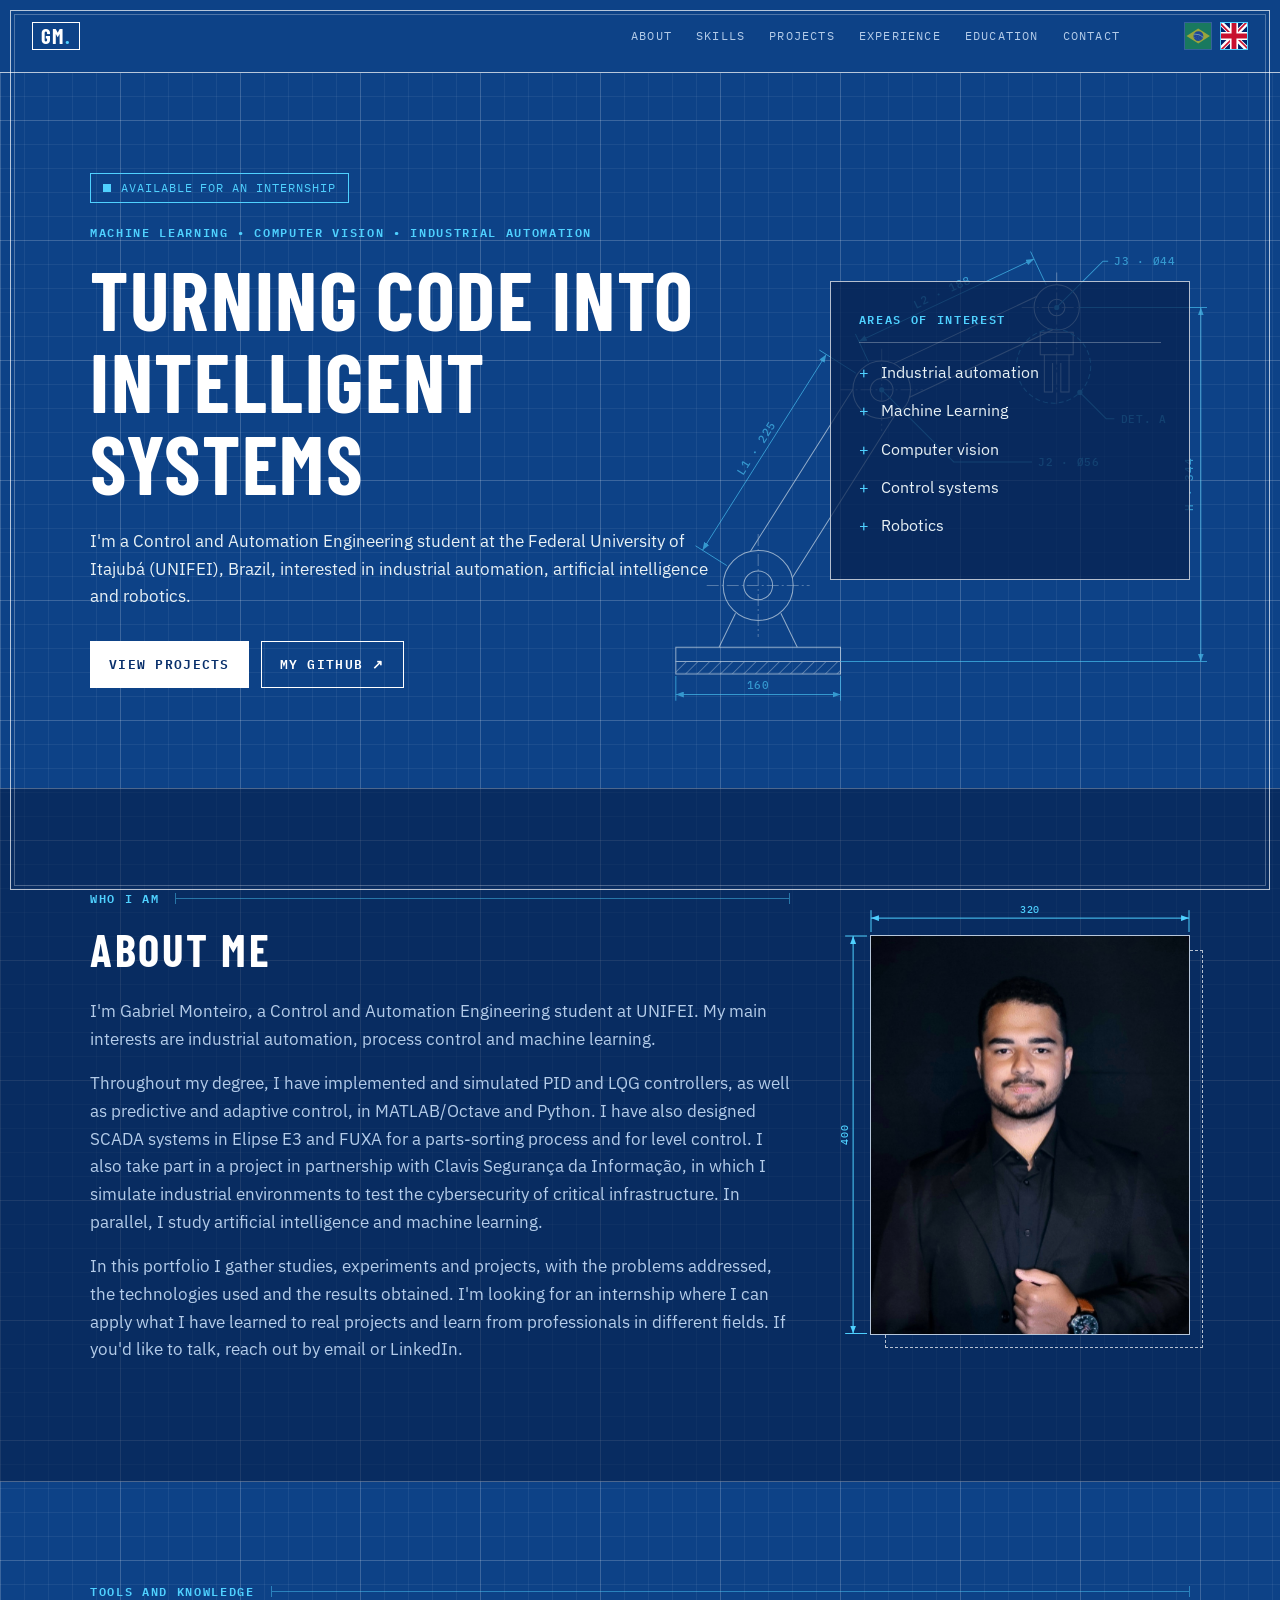
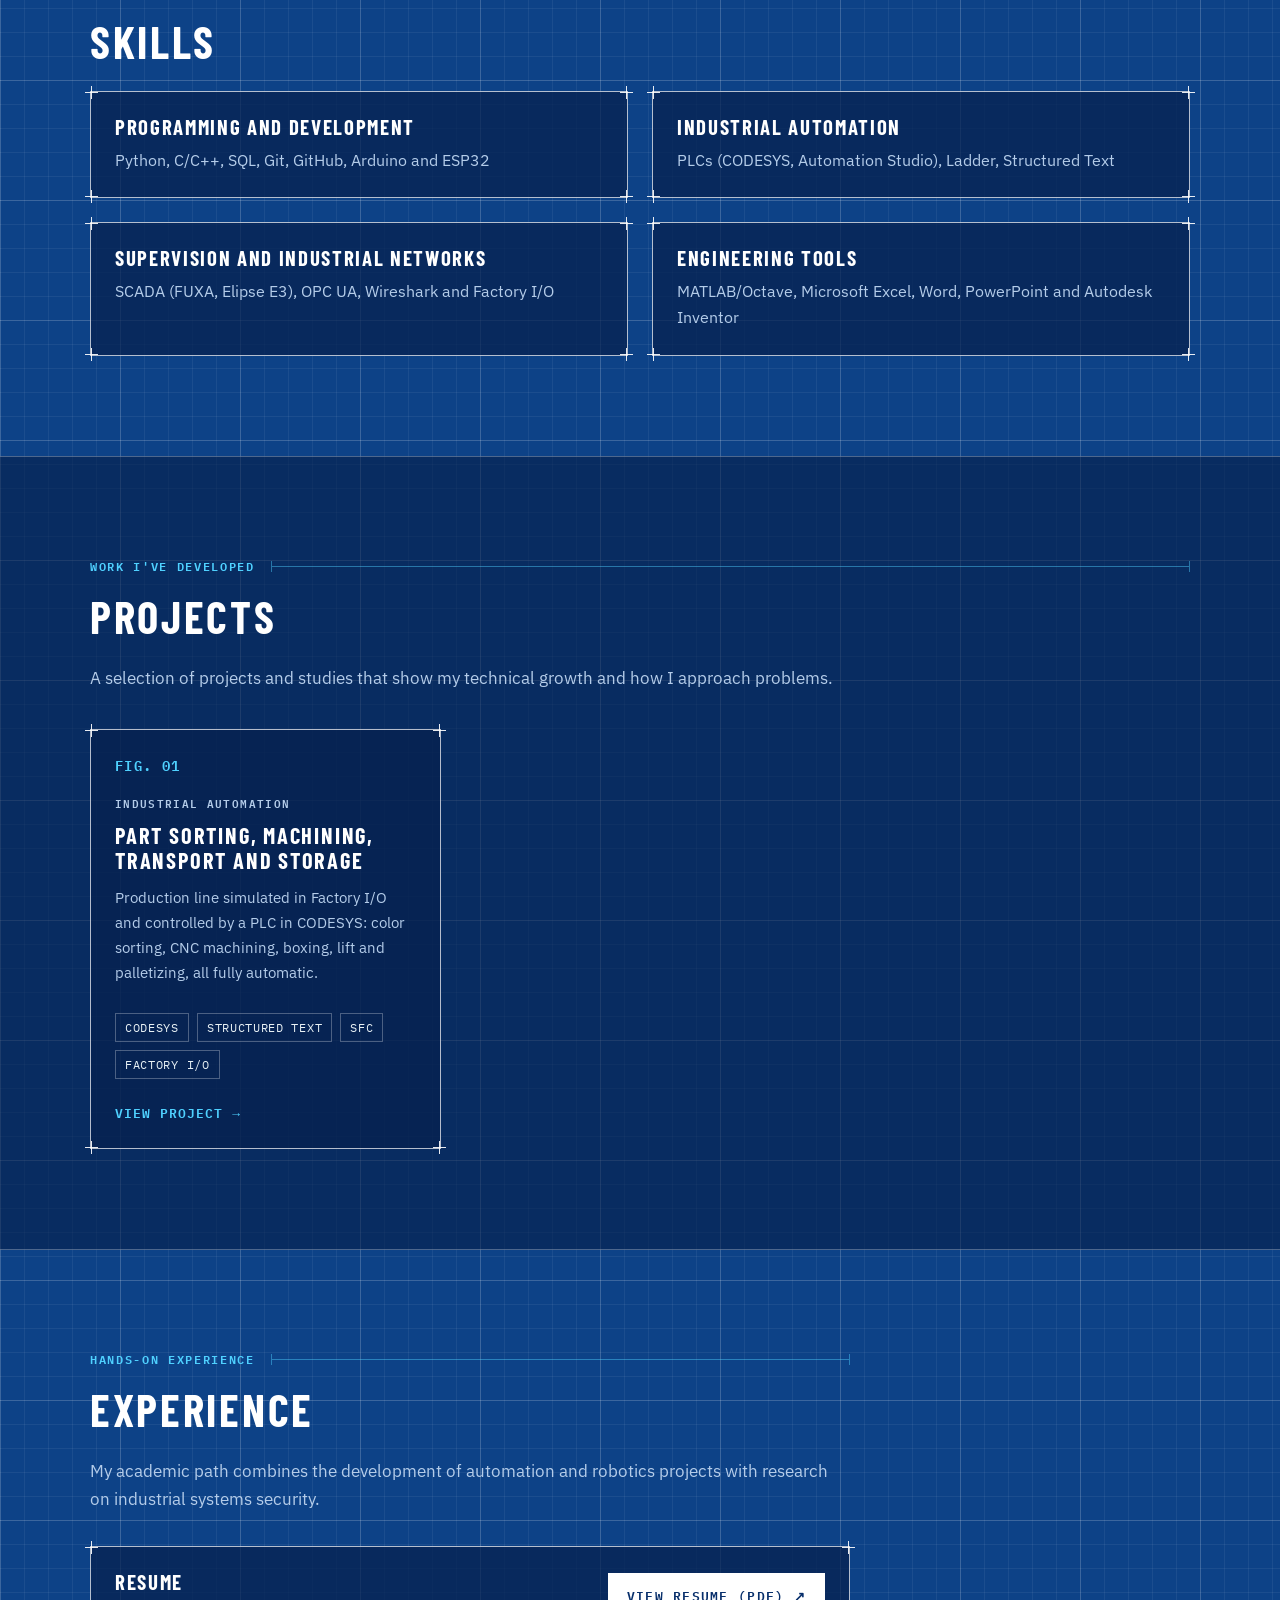
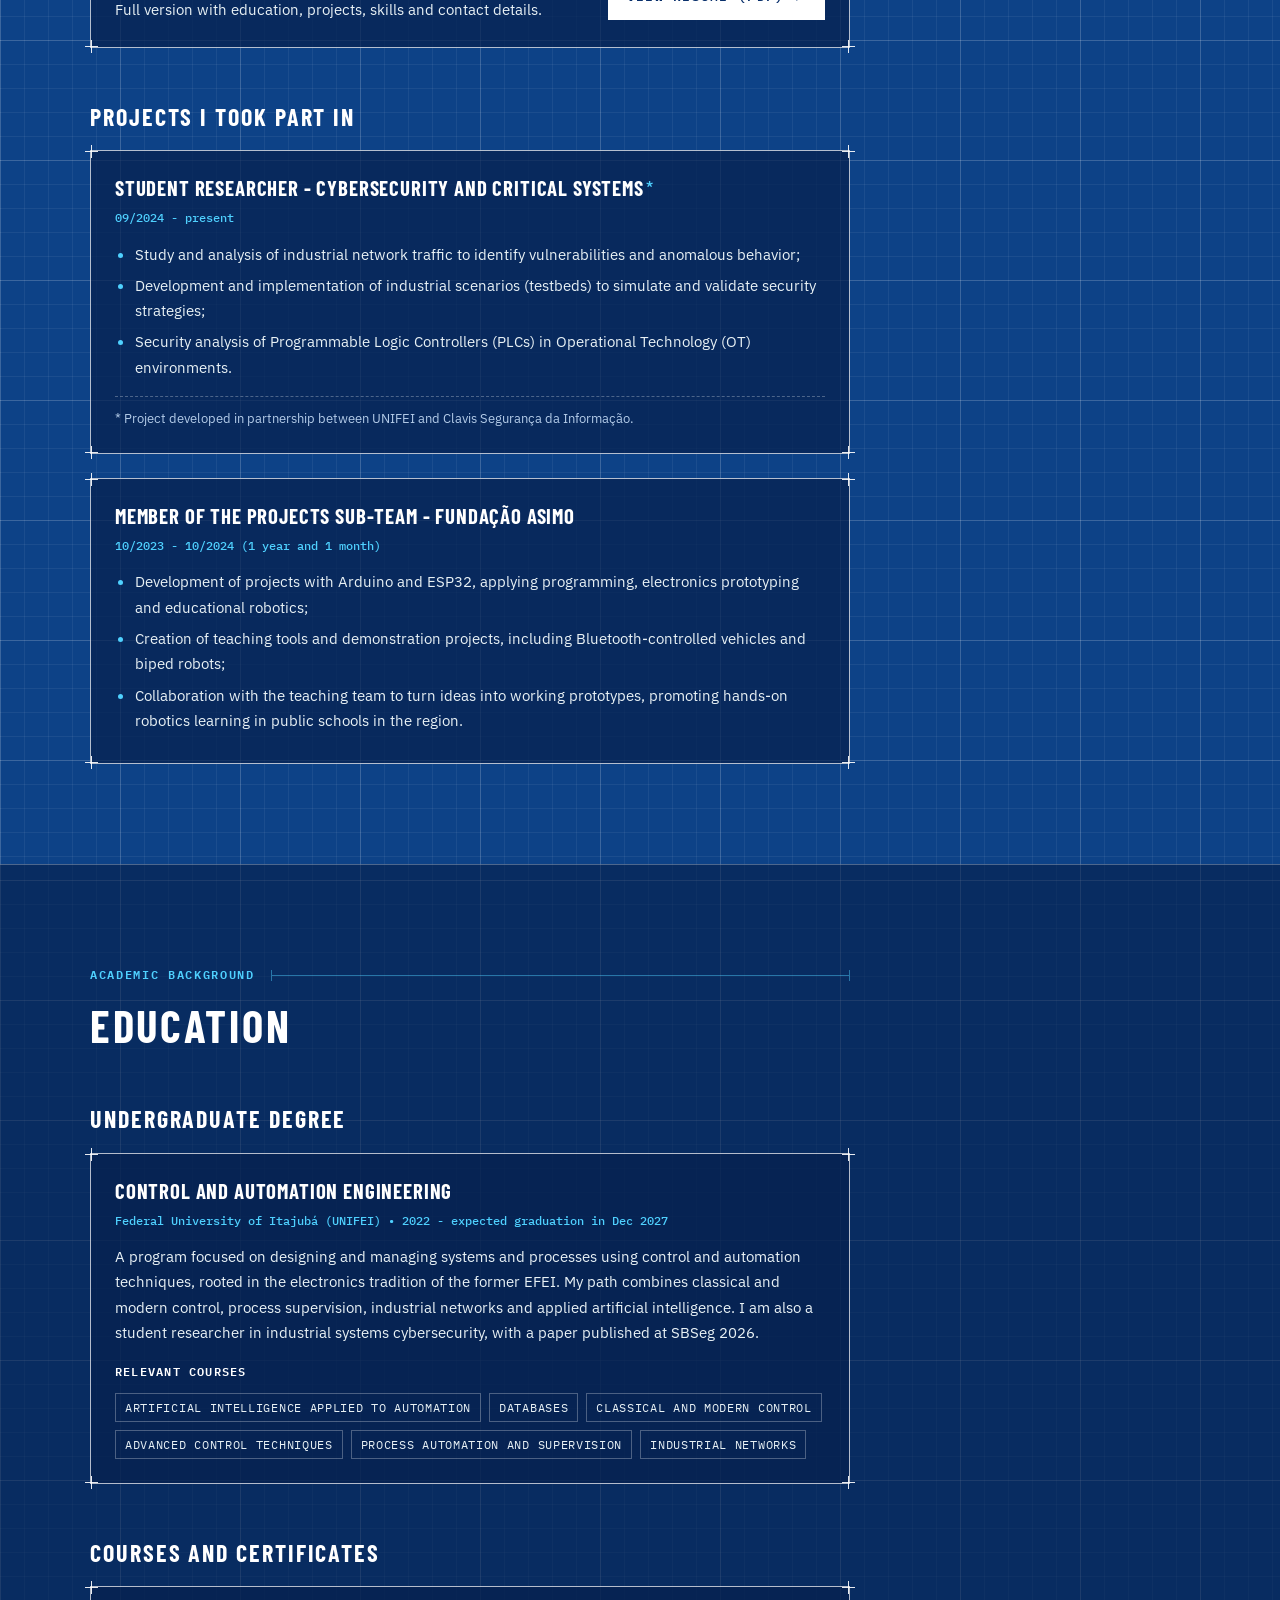
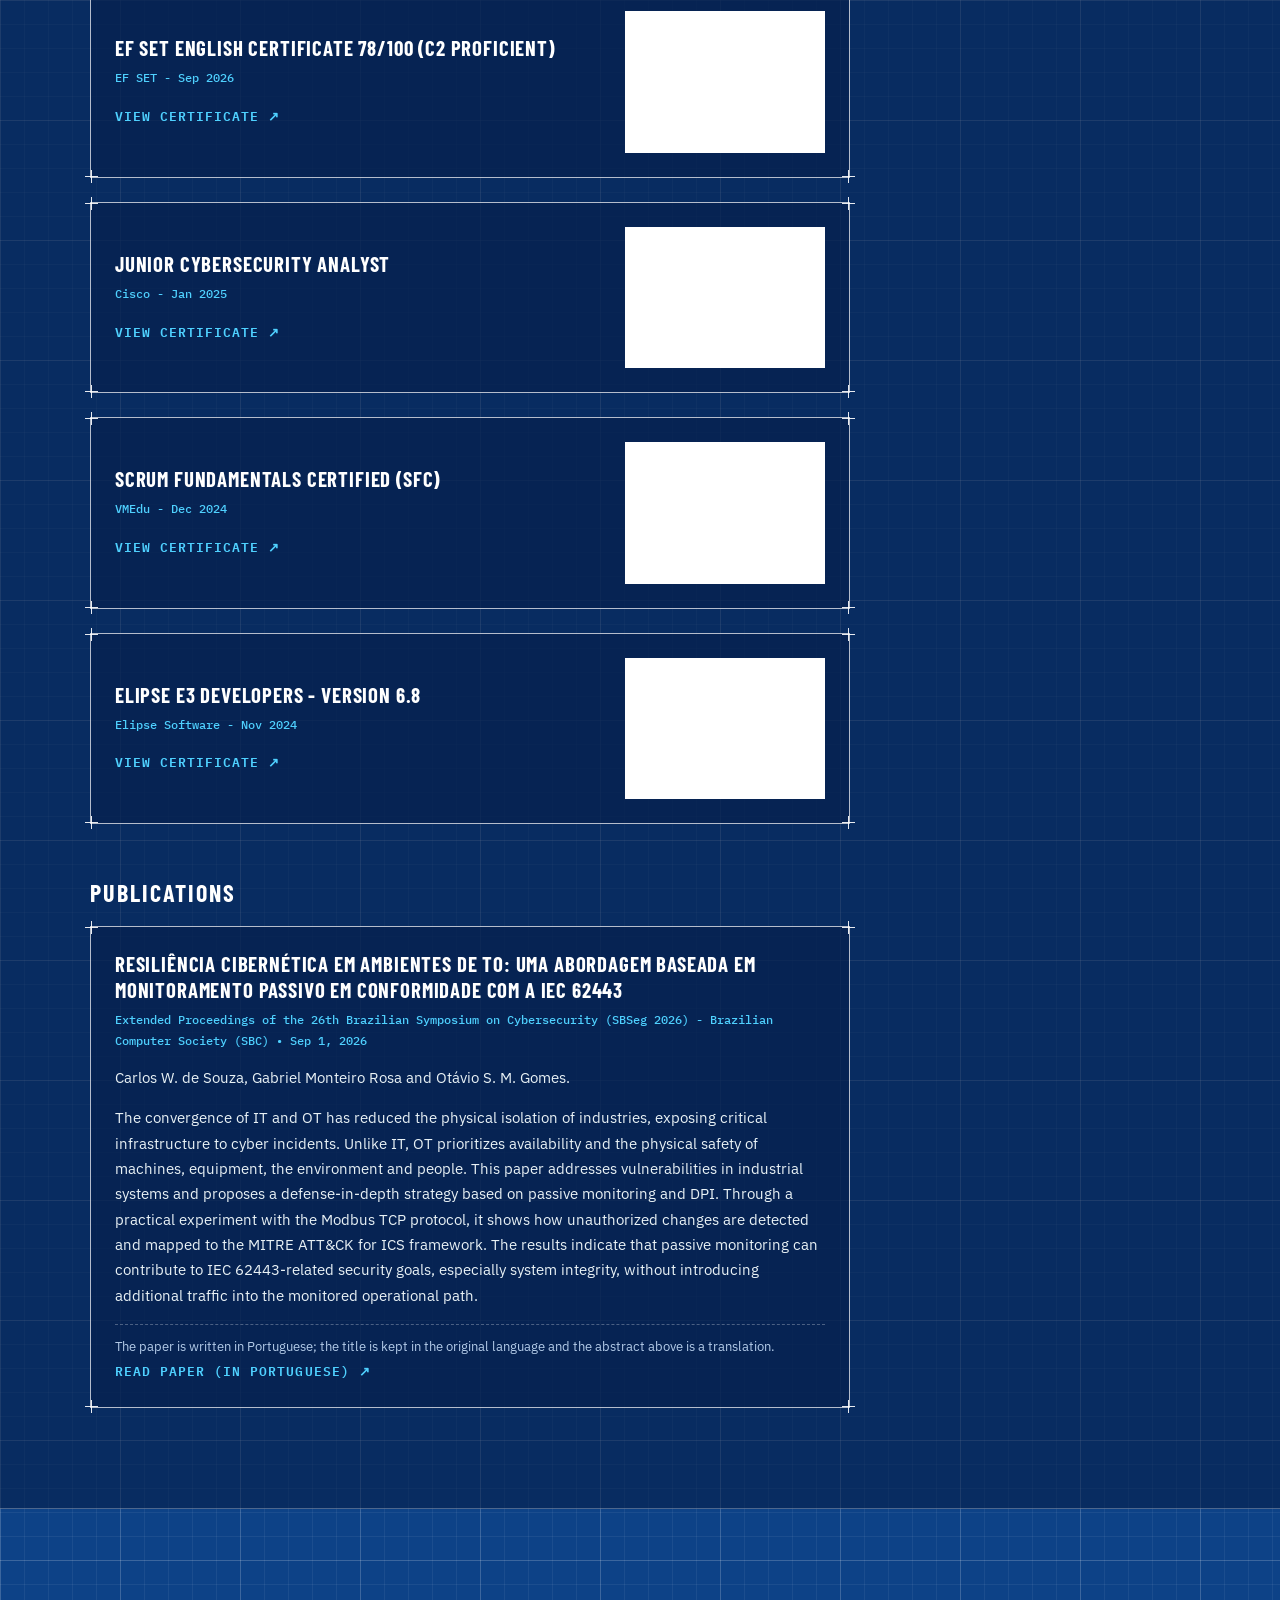
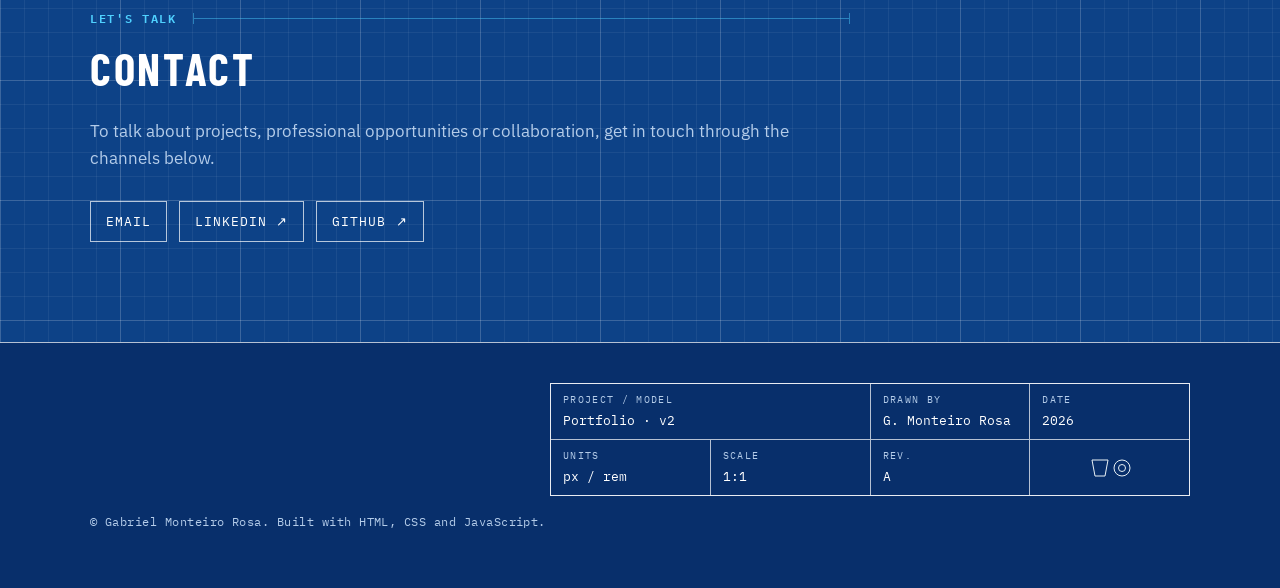
==== en/index.html @ 9309b9cf "Add self-hosted fonts and update HTML metadata - Introduced self-hosted font files for Barlow Conden" ====
<!DOCTYPE html>
<html lang="en">
<head>
    <meta charset="UTF-8">
    <meta name="viewport" content="width=device-width, initial-scale=1.0">

    <meta name="description" content="Engineering portfolio focused on Machine Learning, Computer Vision, Industrial Automation and Robotics.">
    <meta name="author" content="Gabriel Monteiro Rosa">
    <meta name="robots" content="index, follow, max-image-preview:large">

    <title>Gabriel Monteiro Rosa | Portfolio</title>

    <!-- Self-hosted fonts (no Google Fonts) -->
    <link rel="preload" href="../assets/fonts/ibm-plex-sans-latin-400-normal.woff2" as="font" type="font/woff2" crossorigin>
    <link rel="preload" href="../assets/fonts/barlow-condensed-latin-700-normal.woff2" as="font" type="font/woff2" crossorigin>
    <script>document.documentElement.classList.add("js");</script>
    <link rel="stylesheet" href="../fonts.css">
    <link rel="stylesheet" href="../style.css">
    <link rel="stylesheet" href="../cards.css">
    <link rel="icon" type="image/png" href="../assets/favicon.png">

    <link rel="canonical" href="https://monteeiro.github.io/en/">
    <link rel="alternate" hreflang="pt-BR" href="https://monteeiro.github.io/">
    <link rel="alternate" hreflang="en" href="https://monteeiro.github.io/en/">
    <link rel="alternate" hreflang="x-default" href="https://monteeiro.github.io/">

    <meta property="og:type" content="website">
    <meta property="og:site_name" content="Gabriel Monteiro Rosa">
    <meta property="og:title" content="Gabriel Monteiro Rosa | Portfolio">
    <meta property="og:description" content="Engineering portfolio focused on Machine Learning, Computer Vision, Industrial Automation and Robotics.">
    <meta property="og:url" content="https://monteeiro.github.io/en/">
    <meta property="og:image" content="https://monteeiro.github.io/assets/og-image.png">
    <meta property="og:image:type" content="image/png">
    <meta property="og:image:width" content="1200">
    <meta property="og:image:height" content="630">
    <meta property="og:image:alt" content="Gabriel Monteiro Rosa, Control and Automation Engineering student">
    <meta property="og:locale" content="en_US">
    <meta property="og:locale:alternate" content="pt_BR">

    <meta name="twitter:card" content="summary_large_image">
    <meta name="twitter:title" content="Gabriel Monteiro Rosa | Portfolio">
    <meta name="twitter:description" content="Engineering portfolio focused on Machine Learning, Computer Vision, Industrial Automation and Robotics.">
    <meta name="twitter:image" content="https://monteeiro.github.io/assets/og-image.png">
    <meta name="twitter:image:alt" content="Gabriel Monteiro Rosa, Control and Automation Engineering student">
    <meta name="theme-color" content="#0d4287">

    <script type="application/ld+json">
    {
        "@context": "https://schema.org",
        "@type": "Person",
        "name": "Gabriel Monteiro Rosa",
        "url": "https://monteeiro.github.io/en/",
        "image": "https://monteeiro.github.io/assets/gabriel.jpg",
        "jobTitle": "Control and Automation Engineering student",
        "affiliation": {
            "@type": "CollegeOrUniversity",
            "name": "Federal University of Itajubá (UNIFEI)"
        },
        "knowsAbout": [
            "Industrial automation",
            "Control systems",
            "Machine Learning",
            "Computer vision",
            "Robotics",
            "Industrial cybersecurity"
        ],
        "sameAs": [
            "https://www.linkedin.com/in/gabriel-monteiro-rosa/",
            "https://github.com/Monteeiro"
        ]
    }
    </script>

</head>

<body>
    <a class="skip-link" href="#content">Skip to content</a>
    <header class="site-header">
        <div class="container nav-container">
            <a class="logo" href="#home">GM<span>.</span></a>

            <nav id="menu-principal" aria-label="Main navigation">
                <a href="#about">About</a>
                <a href="#skills">Skills</a>
                <a href="#projects">Projects</a>
                <a href="#experience">Experience</a>
                <a href="#education">Education</a>
                <a href="#contact">Contact</a>
            </nav>

            <div class="lang-switch" role="group" aria-label="Language">
                <a href="../" lang="pt-BR" hreflang="pt-BR" title="Português (Brasil)">
                    <img src="../assets/flags/br.svg" alt="Português (Brasil)" width="28" height="28">
                </a>
                <a href="./" lang="en" hreflang="en" aria-current="true" title="English">
                    <img src="../assets/flags/us.svg" alt="English" width="28" height="28">
                </a>
            </div>

            <button
                class="menu-toggle"
                type="button"
                aria-expanded="false"
                aria-controls="menu-principal"
                aria-label="Open menu"
                data-label-open="Open menu"
                data-label-close="Close menu"
            >
                <span></span>
                <span></span>
                <span></span>
            </button>

        </div>
    </header>

    <main id="content" tabindex="-1">
        <!-- Hero -->
        <section class="hero section" id="home">
            <svg class="hero-art" viewBox="0 0 680 540" aria-hidden="true" focusable="false">
                <defs>
                    <marker id="seta" viewBox="0 0 8 6" refX="8" refY="3" markerWidth="8" markerHeight="6" orient="auto-start-reverse">
                        <path d="M0 0 8 3 0 6Z" style="fill:var(--cyan);stroke:none"/>
                    </marker>
                    <pattern id="hachura" width="8" height="8" patternUnits="userSpaceOnUse" patternTransform="rotate(45)">
                        <path d="M0 0V8"/>
                    </pattern>
                </defs>

                <!-- 2R robotic arm: base, joints and links (outline only) -->
                <rect x="130" y="480" width="160" height="14"/>
                <rect x="130" y="494" width="160" height="12" fill="url(#hachura)"/>
                <path d="M188 447 172 480M232 447 248 480"/>

                <circle cx="210" cy="420" r="34"/><circle cx="210" cy="420" r="14"/>
                <circle cx="330" cy="230" r="28"/><circle cx="330" cy="230" r="11"/>
                <circle cx="500" cy="150" r="22"/><circle cx="500" cy="150" r="8"/>

                <path d="M243.15 412.46 342.6 255M202.57 386.82 302.02 229.36"/>
                <path d="M357.06 237.15 496.22 171.67M341.74 204.59 480.9 139.11"/>

                <rect x="484" y="174" width="32" height="22"/>
                <path d="M488 196V232H496V204M512 196V232H504V204"/>

                <!-- Center lines (dash-dot) -->
                <g class="ctr">
                    <path d="M160 420H260M210 370V470"/>
                    <path d="M290 230H370M330 190V270"/>
                    <path d="M466 150H534M500 116V244"/>
                </g>

                <!-- Dimensions and extension lines -->
                <g class="dim">
                    <!-- base width -->
                    <path d="M130 508V532M290 508V532"/>
                    <path d="M130 526H290" marker-start="url(#seta)" marker-end="url(#seta)"/>
                    <text x="210" y="521" text-anchor="middle">160</text>

                    <!-- link 1 length (aligned dimension) -->
                    <g transform="translate(210 420) rotate(-57.7)">
                        <path d="M0 -36V-72M225 -30V-72"/>
                        <path d="M0 -64H225" marker-start="url(#seta)" marker-end="url(#seta)"/>
                        <text x="112" y="-69" text-anchor="middle">L1 · 225</text>
                    </g>

                    <!-- link 2 length (aligned dimension) -->
                    <g transform="translate(330 230) rotate(-25.2)">
                        <path d="M0 -30V-60M188 -24V-60"/>
                        <path d="M0 -52H188" marker-start="url(#seta)" marker-end="url(#seta)"/>
                        <text x="94" y="-57" text-anchor="middle">L2 · 188</text>
                    </g>

                    <!-- height from joint 3 to the ground -->
                    <path d="M522 150H646M290 494H646"/>
                    <path d="M640 150V494" marker-start="url(#seta)" marker-end="url(#seta)"/>
                    <text transform="translate(632 322) rotate(-90)" text-anchor="middle">H · 344</text>

                    <!-- 45° callouts ending in a dot -->
                    <circle class="dot" cx="330" cy="230" r="2.5"/>
                    <path d="M330 230 400 300H476"/>
                    <text x="482" y="304">J2 · Ø56</text>

                    <circle class="dot" cx="500" cy="150" r="2.5"/>
                    <path d="M500 150 545 105H550"/>
                    <text x="556" y="109">J3 · Ø44</text>

                    <!-- gripper detail view -->
                    <circle cx="497" cy="207" r="36" stroke-dasharray="5 3"/>
                    <circle class="dot" cx="522.5" cy="232.5" r="2.5"/>
                    <path d="M522.5 232.5 548 258H556"/>
                    <text x="562" y="262">DET. A</text>
                </g>
            </svg>

            <div class="container hero-grid">
                <div class="hero-content">
                    <a class="status-badge" href="#contact">
                        <span class="status-dot" aria-hidden="true"></span>
                        Available for an internship
                    </a>
                    <p class="eyebrow">
                        MACHINE LEARNING • COMPUTER VISION • INDUSTRIAL AUTOMATION
                    </p>

                    <h1>
                        Turning code into intelligent systems
                    </h1>

                    <p class="hero-text">
                        I'm a Control and Automation Engineering student
                        at the Federal University of Itajubá (UNIFEI), Brazil, interested in
                        industrial automation, artificial intelligence and robotics.
                    </p>

                    <div class="hero-actions">
                        <a class="button" href="#projects">
                            View projects
                        </a>

                        <a
                            class="button button-secondary"
                            href="https://github.com/Monteeiro"
                            target="_blank"
                            rel="noopener noreferrer"
                        >
                            My GitHub ↗
                        </a>
                    </div>
                </div>

                <aside class="hero-card">
                    <p class="card-label">AREAS OF INTEREST</p>

                    <ul>
                        <li>Industrial automation</li>
                        <li>Machine Learning</li>
                        <li>Computer vision</li>
                        <li>Control systems</li>
                        <li>Robotics</li>
                    </ul>
                </aside>
            </div>
        </section>

        <!-- About -->
        <section class="section section-alt" id="about">
            <div class="container about-grid">
                <div class="about-text">
                    <p class="eyebrow">WHO I AM</p>

                    <h2>About me</h2>

                    <p class="section-text">
                        I'm Gabriel Monteiro, a Control and Automation Engineering
                        student at UNIFEI. My main interests are industrial
                        automation, process control and machine learning.
                    </p>

                    <p class="section-text">
                        Throughout my degree, I have implemented and simulated PID and LQG
                        controllers, as well as predictive and adaptive control, in
                        MATLAB/Octave and Python. I have also designed SCADA systems in
                        Elipse E3 and FUXA for a parts-sorting process and for level
                        control. I also take part in a project in partnership with Clavis
                        Segurança da Informação, in which I simulate industrial environments
                        to test the cybersecurity of critical infrastructure. In parallel,
                        I study artificial intelligence and machine learning.
                    </p>

                    <p class="section-text">
                        In this portfolio I gather studies, experiments and projects, with
                        the problems addressed, the technologies used and the results
                        obtained. I'm looking for an internship where I can apply what I
                        have learned to real projects and learn from professionals in
                        different fields. If you'd like to talk, reach out by email or
                        LinkedIn.
                    </p>

                </div>

                <figure class="about-photo">
                    <img
                        src="../assets/gabriel.jpg"
                        alt="Photo of Gabriel Monteiro Rosa"
                        width="640"
                        height="800"
                        loading="lazy"
                        decoding="async"
                    >
                    <svg class="photo-callouts" viewBox="0 0 320 400" aria-hidden="true" focusable="false">
                        <defs>
                            <marker id="seta-foto" viewBox="0 0 8 6" refX="8" refY="3" markerWidth="8" markerHeight="6" orient="auto-start-reverse">
                                <path d="M0 0 8 3 0 6Z" style="fill:var(--cyan);stroke:none"/>
                            </marker>
                        </defs>

                        <!-- width dimension (above) and height dimension (left) -->
                        <path d="M0 -4V-26M320 -4V-26"/>
                        <path d="M0 -18H320" marker-start="url(#seta-foto)" marker-end="url(#seta-foto)"/>
                        <text x="160" y="-23" text-anchor="middle">320</text>

                        <path d="M-4 0H-26M-4 400H-26"/>
                        <path d="M-18 0V400" marker-start="url(#seta-foto)" marker-end="url(#seta-foto)"/>
                        <text transform="translate(-23 200) rotate(-90)" text-anchor="middle">400</text>
                    </svg>
                </figure>
            </div>
        </section>

        <!-- Skills -->
        <section class="section" id="skills">
            <div class="container">
                <p class="eyebrow">TOOLS AND KNOWLEDGE</p>

                <h2>Skills</h2>

                <div class="skills-grid">
                    <article class="skill-card">
                        <h3>Programming and Development</h3>
                        <p>Python, C/C++, SQL, Git, GitHub, Arduino and ESP32</p>
                    </article>

                    <article class="skill-card">
                        <h3>Industrial Automation</h3>
                        <p>PLCs (CODESYS, Automation Studio), Ladder, Structured Text</p>
                    </article>

                    <article class="skill-card">
                        <h3>Supervision and Industrial Networks</h3>
                        <p>SCADA (FUXA, Elipse E3), OPC UA, Wireshark and Factory I/O</p>
                    </article>

                    <article class="skill-card">
                        <h3>Engineering Tools</h3>
                        <p>MATLAB/Octave, Microsoft Excel, Word, PowerPoint and Autodesk Inventor</p>
                    </article>

                </div>
            </div>
        </section>

        <!-- Projects -->
        <section class="section section-alt" id="projects">
            <div class="container">
                <p class="eyebrow">WORK I'VE DEVELOPED</p>

                <h2>Projects</h2>

                <p class="section-text">
                    A selection of projects and studies that show my technical
                    growth and how I approach problems.
                </p>

                <div class="projects-grid">
                    <article class="project-card">
                        <div class="project-number">01</div>

                        <p class="project-type">INDUSTRIAL AUTOMATION</p>

                        <h3>Part Sorting, Machining, Transport and Storage</h3>

                        <p>
                            Production line simulated in Factory I/O and controlled by a PLC
                            in CODESYS: color sorting, CNC machining, boxing, lift and
                            palletizing, all fully automatic.
                        </p>

                        <div class="tag-list">
                            <span>CODESYS</span>
                            <span>Structured Text</span>
                            <span>SFC</span>
                            <span>Factory I/O</span>
                        </div>

                        <a class="text-link" href="projects/project-1.html">
                            View project →
                        </a>
                    </article>

                </div>
            </div>
        </section>

        <!-- Experience -->
        <section class="section" id="experience">
            <div class="container narrow-container">
                <p class="eyebrow">HANDS-ON EXPERIENCE</p>

                <h2>Experience</h2>

                <p class="section-text">
                    My academic path combines the development of automation and
                    robotics projects with research on industrial systems security.
                </p>

                <!-- Resume -->
                <div class="resume-box">
                    <div>
                        <h3>Resume</h3>
                        <p>
                            Full version with education, projects,
                            skills and contact details.
                        </p>
                    </div>

                    <a
                        class="button"
                        href="../assets/gabriel-monteiro-rosa-resume-en.pdf"
                        target="_blank"
                        rel="noopener noreferrer"
                    >
                        View resume (PDF) ↗
                    </a>
                </div>

                <!-- Projects I took part in -->
                <h3 class="group-title">Projects I took part in</h3>

                <div class="entry-stack">
                    <article class="entry">
                        <h4>Student Researcher - Cybersecurity and Critical Systems<sup>*</sup></h4>

                        <p class="entry-meta">
                            09/2024 - present
                        </p>

                        <ul class="entry-list">
                            <li>Study and analysis of industrial network traffic to identify vulnerabilities and anomalous behavior;</li>
                            <li>Development and implementation of industrial scenarios (testbeds) to simulate and validate security strategies;</li>
                            <li>Security analysis of Programmable Logic Controllers (PLCs) in Operational Technology (OT) environments.</li>
                        </ul>

                        <p class="entry-footnote">
                            * Project developed in partnership between UNIFEI and Clavis Segurança da Informação.
                        </p>

                    </article>

                    <article class="entry">
                        <h4>Member of the Projects sub-team - Fundação Asimo</h4>

                        <p class="entry-meta">
                            10/2023 - 10/2024 (1 year and 1 month)
                        </p>

                        <ul class="entry-list">
                            <li>Development of projects with Arduino and ESP32, applying programming, electronics prototyping and educational robotics;</li>
                            <li>Creation of teaching tools and demonstration projects, including Bluetooth-controlled vehicles and biped robots;</li>
                            <li>Collaboration with the teaching team to turn ideas into working prototypes, promoting hands-on robotics learning in public schools in the region.</li>
                        </ul>
                    </article>
                </div>
            </div>
        </section>

        <!-- Education -->
        <section class="section section-alt" id="education">
            <div class="container narrow-container">
                <p class="eyebrow">ACADEMIC BACKGROUND</p>

                <h2>Education</h2>

                <!-- Degree -->
                <h3 class="group-title">Undergraduate degree</h3>

                <article class="entry">
                    <h4>Control and Automation Engineering</h4>

                    <p class="entry-meta">
                        Federal University of Itajubá (UNIFEI) •
                        2022 - expected graduation in Dec 2027
                    </p>

                    <p class="entry-text">
                        A program focused on designing and managing systems and processes
                        using control and automation techniques, rooted in the electronics
                        tradition of the former EFEI. My path combines classical and modern
                        control, process supervision, industrial networks and applied
                        artificial intelligence. I am also a student researcher in
                        industrial systems cybersecurity, with a paper published at
                        SBSeg 2026.
                    </p>

                    <p class="entry-label">Relevant courses</p>

                    <div class="tag-list">
                        <span>Artificial Intelligence Applied to Automation</span>
                        <span>Databases</span>
                        <span>Classical and Modern Control</span>
                        <span>Advanced Control Techniques</span>
                        <span>Process Automation and Supervision</span>
                        <span>Industrial Networks</span>
                    </div>
                </article>

                <!-- Courses and certificates -->
                <h3 class="group-title">Courses and certificates</h3>

                <div class="entry-stack">
                    <!-- Copy this block to add more courses -->
                    <article class="entry entry-cert">
                        <div class="entry-cert-info">
                            <h4>EF SET English Certificate 78/100 (C2 Proficient)</h4>

                            <p class="entry-meta">
                                EF SET - Sep 2026
                            </p>

                            <a
                                class="text-link"
                                href="../assets/certificados/certificado-ef-set.pdf"
                                target="_blank"
                                rel="noopener noreferrer"
                            >
                                View certificate ↗
                            </a>
                        </div>

                        <div class="cert-preview">
                            <iframe
                                src="../assets/certificados/certificado-ef-set.pdf#toolbar=0&navpanes=0&scrollbar=0&view=Fit"
                                title="Preview of the EF SET English certificate"
                                loading="lazy"
                                tabindex="-1"
                            ></iframe>

                            <a
                                class="cert-preview-link"
                                href="../assets/certificados/certificado-ef-set.pdf"
                                target="_blank"
                                rel="noopener noreferrer"
                                tabindex="-1" aria-hidden="true"
                            ></a>
                        </div>
                    </article>

                    <article class="entry entry-cert">
                        <div class="entry-cert-info">
                            <h4>Junior Cybersecurity Analyst</h4>

                            <p class="entry-meta">
                                Cisco - Jan 2025
                            </p>

                            <a
                                class="text-link"
                                href="../assets/certificados/certificado-cisco-cibersec.pdf"
                                target="_blank"
                                rel="noopener noreferrer"
                            >
                                View certificate ↗
                            </a>
                        </div>

                        <div class="cert-preview">
                            <iframe
                                src="../assets/certificados/certificado-cisco-cibersec.pdf#toolbar=0&navpanes=0&scrollbar=0&view=Fit"
                                title="Preview of the Cisco Junior Cybersecurity Analyst certificate"
                                loading="lazy"
                                tabindex="-1"
                            ></iframe>

                            <a
                                class="cert-preview-link"
                                href="../assets/certificados/certificado-cisco-cibersec.pdf"
                                target="_blank"
                                rel="noopener noreferrer"
                                tabindex="-1" aria-hidden="true"
                            ></a>
                        </div>
                    </article>

                    <article class="entry entry-cert">
                        <div class="entry-cert-info">
                            <h4>Scrum Fundamentals Certified (SFC)</h4>

                            <p class="entry-meta">
                                VMEdu - Dec 2024
                            </p>

                            <a
                                class="text-link"
                                href="../assets/certificados/certificado-sfc.pdf"
                                target="_blank"
                                rel="noopener noreferrer"
                            >
                                View certificate ↗
                            </a>
                        </div>

                        <div class="cert-preview">
                            <iframe
                                src="../assets/certificados/certificado-sfc.pdf#toolbar=0&navpanes=0&scrollbar=0&view=Fit"
                                title="Preview of the Scrum Fundamentals Certified certificate"
                                loading="lazy"
                                tabindex="-1"
                            ></iframe>

                            <a
                                class="cert-preview-link"
                                href="../assets/certificados/certificado-sfc.pdf"
                                target="_blank"
                                rel="noopener noreferrer"
                                tabindex="-1" aria-hidden="true"
                            ></a>
                        </div>
                    </article>

                    <article class="entry entry-cert">
                        <div class="entry-cert-info">
                            <h4>Elipse E3 Developers - Version 6.8</h4>

                            <p class="entry-meta">
                                Elipse Software - Nov 2024
                            </p>

                            <a
                                class="text-link"
                                href="../assets/certificados/certificado-elipse-e3.pdf"
                                target="_blank"
                                rel="noopener noreferrer"
                            >
                                View certificate ↗
                            </a>
                        </div>

                        <div class="cert-preview">
                            <iframe
                                src="../assets/certificados/certificado-elipse-e3.pdf#toolbar=0&navpanes=0&scrollbar=0&view=Fit"
                                title="Preview of the Elipse E3 Developers certificate"
                                loading="lazy"
                                tabindex="-1"
                            ></iframe>

                            <a
                                class="cert-preview-link"
                                href="../assets/certificados/certificado-elipse-e3.pdf"
                                target="_blank"
                                rel="noopener noreferrer"
                                tabindex="-1" aria-hidden="true"
                            ></a>
                        </div>
                    </article>
                </div>

                <!-- Publications -->
                <h3 class="group-title">Publications</h3>

                <div class="entry-stack">
                    <article class="entry">
                        <h4 class="paper-title" lang="pt-BR">Resiliência Cibernética em Ambientes de TO: Uma Abordagem Baseada em Monitoramento Passivo em Conformidade com a IEC 62443</h4>

                        <p class="entry-meta">
                            Extended Proceedings of the 26th Brazilian Symposium on Cybersecurity (SBSeg 2026) - Brazilian Computer Society (SBC) • Sep 1, 2026
                        </p>

                        <p class="entry-text">
                            Carlos W. de Souza, Gabriel Monteiro Rosa and Otávio S. M. Gomes.
                        </p>

                        <p class="entry-text">
                            The convergence of IT and OT has reduced the physical isolation of industries, exposing critical infrastructure to cyber incidents. Unlike IT, OT prioritizes availability and the physical safety of machines, equipment, the environment and people. This paper addresses vulnerabilities in industrial systems and proposes a defense-in-depth strategy based on passive monitoring and DPI. Through a practical experiment with the Modbus TCP protocol, it shows how unauthorized changes are detected and mapped to the MITRE ATT&amp;CK for ICS framework. The results indicate that passive monitoring can contribute to IEC 62443-related security goals, especially system integrity, without introducing additional traffic into the monitored operational path.
                        </p>

                        <p class="entry-footnote">
                            The paper is written in Portuguese; the title is kept in the original language and the abstract above is a translation.
                        </p>

                        <a
                            class="text-link"
                            href="https://doi.org/10.5753/sbseg_estendido.2026.27099"
                            target="_blank"
                            rel="noopener noreferrer"
                        >
                            Read paper (in Portuguese) ↗
                        </a>
                    </article>
                </div>
            </div>
        </section>

        <!-- Contact -->
        <section class="section" id="contact">
            <div class="container narrow-container">
                <p class="eyebrow">LET'S TALK</p>

                <h2>Contact</h2>

                <p class="section-text">
                    To talk about projects, professional opportunities
                    or collaboration, get in touch through the
                    channels below.
                </p>

                <div class="contact-links">
                    <a href="mailto:gabrielmonteirorsa@gmail.com">
                        Email
                    </a>

                    <a
                        href="https://www.linkedin.com/in/gabriel-monteiro-rosa/"
                        target="_blank"
                        rel="noopener noreferrer"
                    >
                        LinkedIn ↗
                    </a>

                    <a
                        href="https://github.com/Monteeiro"
                        target="_blank"
                        rel="noopener noreferrer"
                    >
                        GitHub ↗
                    </a>
                </div>
            </div>
        </section>
    </main>

    <footer class="site-footer">
        <div class="container">
            <dl class="title-block">
                <div class="wide"><dt>Project / Model</dt><dd>Portfolio · v2</dd></div>
                <div><dt>Drawn by</dt><dd>G. Monteiro Rosa</dd></div>
                <div><dt>Date</dt><dd><span id="ano">2026</span></dd></div>
                <div><dt>Units</dt><dd>px / rem</dd></div>
                <div><dt>Scale</dt><dd>1:1</dd></div>
                <div><dt>Rev.</dt><dd>A</dd></div>
                <div class="symbol" aria-hidden="true">
                    <svg viewBox="0 0 44 26" fill="none" stroke="currentColor" stroke-width="1">
                        <path d="M4 5h16l-3 16H7z"/><circle cx="34" cy="13" r="8"/><circle cx="34" cy="13" r="3.5"/>
                    </svg>
                </div>
            </dl>
            <p>© Gabriel Monteiro Rosa. Built with HTML, CSS and JavaScript.</p>
        </div>
    </footer>

    <a class="back-to-top" href="#home" aria-label="Back to top">
        <svg viewBox="0 0 24 24" width="22" height="22" fill="none" stroke="currentColor"
            stroke-width="2" stroke-linecap="round" stroke-linejoin="round" aria-hidden="true">
            <path d="M3 10.5 12 3l9 7.5"></path>
            <path d="M5 9.5V20a1 1 0 0 0 1 1h4v-6h4v6h4a1 1 0 0 0 1-1V9.5"></path>
        </svg>
    </a>

    <script src="../site.js" defer></script>
    <script src="../menu.js" defer></script>

</body>
</html>
---- fonts.css ----
/* Fontes hospedadas localmente (subconjunto latin), sem Google Fonts. */
@font-face {
    font-family: "Barlow Condensed";
    font-style: normal;
    font-weight: 500;
    font-display: swap;
    src: url("assets/fonts/barlow-condensed-latin-500-normal.woff2") format("woff2");
}
@font-face {
    font-family: "Barlow Condensed";
    font-style: normal;
    font-weight: 600;
    font-display: swap;
    src: url("assets/fonts/barlow-condensed-latin-600-normal.woff2") format("woff2");
}
@font-face {
    font-family: "Barlow Condensed";
    font-style: normal;
    font-weight: 700;
    font-display: swap;
    src: url("assets/fonts/barlow-condensed-latin-700-normal.woff2") format("woff2");
}
@font-face {
    font-family: "IBM Plex Sans";
    font-style: normal;
    font-weight: 400;
    font-display: swap;
    src: url("assets/fonts/ibm-plex-sans-latin-400-normal.woff2") format("woff2");
}
@font-face {
    font-family: "IBM Plex Sans";
    font-style: normal;
    font-weight: 500;
    font-display: swap;
    src: url("assets/fonts/ibm-plex-sans-latin-500-normal.woff2") format("woff2");
}
@font-face {
    font-family: "IBM Plex Sans";
    font-style: normal;
    font-weight: 600;
    font-display: swap;
    src: url("assets/fonts/ibm-plex-sans-latin-600-normal.woff2") format("woff2");
}
@font-face {
    font-family: "IBM Plex Mono";
    font-style: normal;
    font-weight: 400;
    font-display: swap;
    src: url("assets/fonts/ibm-plex-mono-latin-400-normal.woff2") format("woff2");
}
@font-face {
    font-family: "IBM Plex Mono";
    font-style: normal;
    font-weight: 500;
    font-display: swap;
    src: url("assets/fonts/ibm-plex-mono-latin-500-normal.woff2") format("woff2");
}
@font-face {
    font-family: "IBM Plex Mono";
    font-style: normal;
    font-weight: 600;
    font-display: swap;
    src: url("assets/fonts/ibm-plex-mono-latin-600-normal.woff2") format("woff2");
}
---- style.css ----
/* ==========================================================================
   BLUEPRINT: base
   Planta técnica azul cianotipia: grade de papel milimetrado, linhas finas
   brancas, cantos retos, sem sombras e sem gradientes decorativos.
   ========================================================================== */

:root {
    --blue: #0d4287;                      /* canvas */
    --blue-deep: #082f6b;                 /* superfícies mais escuras */
    --panel: rgba(6, 32, 78, 0.72);       /* fundo dos quadros */
    --ink: #ffffff;
    --ice: #e8f1f5;
    --muted: #b4cce9;
    --cyan: #4fd1ff;                      /* destaque / hover / ativo */
    --line: rgba(255, 255, 255, 0.7);     /* traço principal */
    --line-soft: rgba(255, 255, 255, 0.28);
    --grid-minor: rgba(255, 255, 255, 0.06);
    --grid-major: rgba(255, 255, 255, 0.14);
    --max-width: 1100px;
    --font-body: "IBM Plex Sans", Arial, Helvetica, sans-serif;
    --font-display: "Barlow Condensed", "Arial Narrow", Arial, sans-serif;
    --font-mono: "IBM Plex Mono", ui-monospace, monospace;
}

* {
    box-sizing: border-box;
    border-radius: 0;
}

html {
    scroll-behavior: smooth;
    scroll-padding-top: 90px;
}

body {
    margin: 0;
    color: var(--ice);
    font-family: var(--font-body);
    line-height: 1.65;
    background-color: var(--blue);
    /* Papel milimetrado: grade maior (120px) sobre a menor (24px) */
    background-image:
        linear-gradient(var(--grid-major) 1px, transparent 1px),
        linear-gradient(90deg, var(--grid-major) 1px, transparent 1px),
        linear-gradient(var(--grid-minor) 1px, transparent 1px),
        linear-gradient(90deg, var(--grid-minor) 1px, transparent 1px);
    background-size: 120px 120px, 120px 120px, 24px 24px, 24px 24px;
}

/* Moldura da folha: linha externa + linha interna fina */
body::before {
    content: "";
    position: fixed;
    inset: 10px;
    z-index: 40;
    pointer-events: none;
    border: 1px solid var(--line);
    outline: 1px solid var(--line-soft);
    outline-offset: -5px;
}

::selection {
    background: var(--cyan);
    color: var(--blue-deep);
}

h1, h2, h3, h4, .logo {
    font-family: var(--font-display);
    color: var(--ink);
    text-transform: uppercase;
    line-height: 1.1;
}

.eyebrow,
.card-label,
.project-type,
.project-number,
.entry-meta,
.tag-list span,
.button,
.text-link,
nav a,
.status-badge {
    font-family: var(--font-mono);
    font-variant-numeric: tabular-nums;
}

a { color: inherit; text-decoration: none; }

a:focus-visible,
button:focus-visible {
    outline: 2px solid var(--cyan);
    outline-offset: 4px;
}

img { max-width: 100%; height: auto; }
p { margin-top: 0; }

h1 { letter-spacing: 0.02em; }

h2 {
    margin: 0 0 24px;
    font-size: clamp(2rem, 4vw, 2.8rem);
    letter-spacing: 0.06em;
}

h3 { letter-spacing: 0.08em; }

.container {
    width: min(var(--max-width), calc(100% - 64px));
    margin-inline: auto;
}

.narrow-container > * { max-width: 760px; }

.section { padding: 100px 0; }

.section-alt {
    background: rgba(5, 27, 66, 0.55);
    border-block: 1px solid var(--line-soft);
}

/* ==========================================================================
   Acessibilidade
   ========================================================================== */

.skip-link {
    position: absolute;
    top: -60px;
    left: 24px;
    z-index: 60;
    padding: 10px 16px;
    background: var(--ink);
    color: var(--blue-deep);
    font-family: var(--font-mono);
    font-weight: 600;
    transition: top 0.2s ease;
}

.skip-link:focus { top: 24px; }

main:focus { outline: none; }

/* ==========================================================================
   Componentes compartilhados
   ========================================================================== */

/* Rótulo de seção com linha de cota (|-----|) à direita */
.eyebrow {
    display: flex;
    align-items: center;
    margin-bottom: 16px;
    color: var(--cyan);
    font-size: 0.74rem;
    font-weight: 600;
    letter-spacing: 0.14em;
}

.eyebrow::after {
    content: "";
    flex: 1;
    min-width: 40px;
    height: 11px;
    margin-left: 16px;
    border-inline: 1px solid currentColor;
    background: linear-gradient(currentColor, currentColor) 0 50% / 100% 1px no-repeat;
    opacity: 0.45;
}

.hero .eyebrow::after,
.project-header .eyebrow::after { display: none; }

.hero-text,
.section-text { font-size: 1.05rem; }

.section-text { color: var(--muted); }

.button {
    display: inline-block;
    padding: 12px 18px;
    border: 1px solid var(--ink);
    background: var(--ink);
    color: var(--blue-deep);
    font-size: 0.8rem;
    font-weight: 600;
    letter-spacing: 0.1em;
    text-transform: uppercase;
    transition: background 0.2s ease, border-color 0.2s ease, color 0.2s ease;
}

.button-secondary {
    background: transparent;
    color: var(--ink);
}

.button:hover {
    background: var(--cyan);
    border-color: var(--cyan);
    color: var(--blue-deep);
}

.tag-list {
    display: flex;
    flex-wrap: wrap;
    gap: 8px;
    margin: 12px 0 24px;
}

.tag-list span {
    padding: 4px 9px;
    border: 1px solid var(--line-soft);
    color: var(--ice);
    font-size: 0.72rem;
    letter-spacing: 0.06em;
    text-transform: uppercase;
}

.text-link {
    margin-top: auto;
    color: var(--cyan);
    font-size: 0.8rem;
    font-weight: 600;
    letter-spacing: 0.08em;
    text-transform: uppercase;
}

.text-link:hover { text-decoration: underline; text-underline-offset: 4px; }

/* ==========================================================================
   Cabeçalho e menu
   ========================================================================== */

.site-header {
    position: sticky;
    top: 0;
    z-index: 10;
    background: var(--blue);
    border-bottom: 1px solid var(--line);
}

.nav-container {
    min-height: 72px;
    display: flex;
    align-items: center;
    gap: 24px;
}

.site-header .nav-container {
    width: 100%;
    max-width: none;
    margin-inline: 0;
    padding-inline: 32px;
}

.logo {
    padding: 2px 8px;
    border: 1px solid var(--ink);
    font-size: 1.3rem;
    font-weight: 700;
    letter-spacing: 0.06em;
}

.logo span { color: var(--cyan); }

nav {
    display: flex;
    flex-wrap: wrap;
    gap: 24px;
    margin-left: auto;
}

nav a {
    position: relative;
    color: var(--muted);
    font-size: 0.75rem;
    letter-spacing: 0.1em;
    text-transform: uppercase;
    transition: color 0.2s ease;
}

nav a:hover { color: var(--ink); }

nav a::after {
    content: "";
    position: absolute;
    right: 0;
    bottom: -8px;
    left: 0;
    height: 1px;
    background: var(--cyan);
    transform: scaleX(0);
    transform-origin: left;
    transition: transform 0.25s ease;
}

nav a.is-active { color: var(--cyan); }
nav a.is-active::after { transform: scaleX(1); }

.menu-toggle {
    display: none;
    position: relative;
    flex-shrink: 0;
    width: 44px;
    height: 44px;
    padding: 0;
    background: transparent;
    border: 1px solid var(--line);
    color: var(--ink);
    cursor: pointer;
}

.menu-toggle:hover { border-color: var(--cyan); color: var(--cyan); }

.menu-toggle span {
    position: absolute;
    right: 12px;
    left: 12px;
    height: 1px;
    background: currentColor;
    transition: top 0.25s ease, transform 0.25s ease, opacity 0.2s ease;
}

.menu-toggle span:nth-child(1) { top: 15px; }
.menu-toggle span:nth-child(2) { top: 21px; }
.menu-toggle span:nth-child(3) { top: 27px; }

.menu-toggle[aria-expanded="true"] span:nth-child(1) { top: 21px; transform: rotate(45deg); }
.menu-toggle[aria-expanded="true"] span:nth-child(2) { opacity: 0; }
.menu-toggle[aria-expanded="true"] span:nth-child(3) { top: 21px; transform: rotate(-45deg); }

.lang-switch {
    display: flex;
    flex-shrink: 0;
    gap: 8px;
    margin-left: 40px;
}

.lang-switch a {
    display: block;
    width: 28px;
    height: 28px;
    overflow: hidden;
    border: 1px solid var(--line-soft);
    opacity: 0.6;
    transition: opacity 0.2s ease, border-color 0.2s ease;
}

.lang-switch a:hover { opacity: 1; }

.lang-switch a[aria-current="true"] {
    opacity: 1;
    border-color: var(--cyan);
}

.lang-switch img {
    display: block;
    width: 100%;
    height: 100%;
    object-fit: cover;
}

/* ==========================================================================
   Hero
   ========================================================================== */

.hero {
    position: relative;
    display: flex;
    align-items: center;
    min-height: 590px;
}

.hero-grid {
    display: grid;
    grid-template-columns: 1.5fr 0.8fr;
    align-items: center;
    gap: 64px;
}

.status-badge {
    display: inline-flex;
    align-items: center;
    gap: 10px;
    margin-bottom: 20px;
    padding: 6px 12px;
    border: 1px solid var(--cyan);
    color: var(--cyan);
    font-size: 0.74rem;
    letter-spacing: 0.08em;
    text-transform: uppercase;
    line-height: 1.3;
    transition: background 0.2s ease, color 0.2s ease;
}

.status-badge:hover { background: var(--cyan); color: var(--blue-deep); }

.status-dot {
    flex-shrink: 0;
    width: 8px;
    height: 8px;
    background: currentColor;
    animation: status-blink 2s steps(1) infinite;
}

@keyframes status-blink {
    50% { opacity: 0.2; }
}

.hero h1,
.project-header h1 {
    max-width: 760px;
    margin: 0 0 24px;
    font-size: clamp(2.8rem, 6.4vw, 5.2rem);
    font-weight: 700;
    line-height: 1;
}

.hero h1 span,
.project-header h1 span { color: var(--cyan); }

.hero-text {
    max-width: 620px;
    margin-bottom: 30px;
    color: var(--ice);
}

.hero-actions { display: flex; flex-wrap: wrap; gap: 12px; }

/* "Detail view": quadro técnico */
.hero-card {
    padding: 28px;
    background: var(--panel);
    border: 1px solid var(--line);
}

.card-label {
    margin-bottom: 16px;
    padding-bottom: 12px;
    border-bottom: 1px solid var(--line-soft);
    color: var(--cyan);
    font-size: 0.74rem;
    font-weight: 600;
    letter-spacing: 0.14em;
}

.hero-card ul { margin: 0; padding: 0; list-style: none; }

.hero-card li { margin: 12px 0; color: var(--ice); }

.hero-card li::before {
    content: "+";
    margin-right: 12px;
    color: var(--cyan);
    font-family: var(--font-mono);
}

/* ==========================================================================
   Sobre mim
   ========================================================================== */

.about-grid {
    display: grid;
    grid-template-columns: minmax(0, 1fr) 320px;
    align-items: center;
    gap: 64px;
}

.about-text { max-width: 700px; }

.about-photo {
    position: relative;
    isolation: isolate;
    margin: 0;
    background: var(--blue);
    border: 1px solid var(--line);
}

/* Foto com as cores originais */
.about-photo img {
    display: block;
    width: 100%;
    aspect-ratio: 4 / 5;
    object-fit: cover;
    object-position: center 20%;
}

/* Moldura deslocada tracejada */
.about-photo::before {
    content: "";
    position: absolute;
    inset: 14px -14px -14px 14px;
    z-index: -1;
    border: 1px dashed var(--line);
}

/* ==========================================================================
   Habilidades e projetos (grids; o visual dos cards está em cards.css)
   ========================================================================== */

.skills-grid {
    display: grid;
    grid-template-columns: repeat(2, minmax(0, 1fr));
    gap: 24px;
}

.skill-card { padding: 24px; }
.skill-card h3 { margin: 0 0 8px; font-size: 1.3rem; }
.skill-card p { margin: 0; color: var(--muted); }

.projects-grid {
    display: grid;
    grid-template-columns: repeat(3, minmax(0, 1fr));
    gap: 24px;
    margin-top: 36px;
}

.project-card {
    display: flex;
    flex-direction: column;
    align-items: flex-start;
    padding: 24px;
}

.project-number {
    margin-bottom: 18px;
    color: var(--cyan);
    font-size: 0.85rem;
    font-weight: 600;
    letter-spacing: 0.1em;
}

.project-number::before { content: "FIG. "; }

.project-type {
    margin-bottom: 10px;
    color: var(--muted);
    font-size: 0.7rem;
    font-weight: 600;
    letter-spacing: 0.12em;
}

.project-card h3 { margin: 0 0 14px; font-size: 1.4rem; }

.project-card > p:not(.project-type) {
    color: var(--muted);
    font-size: 0.94rem;
}

/* ==========================================================================
   Página de projeto
   ========================================================================== */

.project-header { border-bottom: 1px solid var(--line); }
.project-header .tag-list { margin-top: 0; }

.back-link { display: inline-block; margin-top: 0; margin-bottom: 32px; }

.project-media { margin: 32px 0 0; }

.project-media img {
    display: block;
    width: 100%;
    border: 1px solid var(--line);
}

.project-media figcaption {
    margin-top: 12px;
    color: var(--muted);
    font-family: var(--font-mono);
    font-size: 0.78rem;
    letter-spacing: 0.04em;
}

.video-container {
    aspect-ratio: 16 / 9;
    margin: 24px 0;
    background: var(--blue-deep);
    border: 1px solid var(--line);
    overflow: hidden;
}

.video-container iframe { display: block; width: 100%; height: 100%; border: 0; }

/* ==========================================================================
   Experiência e formação
   ========================================================================== */

.group-title { margin: 56px 0 20px; font-size: 1.5rem; }

.resume-box {
    display: flex;
    flex-wrap: wrap;
    align-items: center;
    justify-content: space-between;
    gap: 20px;
    margin-top: 32px;
    padding: 24px;
}

.resume-box h3 { margin: 0 0 4px; font-size: 1.3rem; }
.resume-box p { margin: 0; font-size: 0.94rem; }

.entry-stack { display: grid; gap: 24px; }

.entry { padding: 24px; }

.entry h4 { margin: 0 0 6px; font-size: 1.3rem; line-height: 1.25; letter-spacing: 0.04em; }

.entry-meta {
    margin-bottom: 14px;
    color: var(--cyan);
    font-size: 0.78rem;
    font-weight: 500;
}

.entry-text { font-size: 0.96rem; }

.entry-label {
    margin-bottom: 0;
    color: var(--ink);
    font-family: var(--font-mono);
    font-size: 0.76rem;
    font-weight: 600;
    letter-spacing: 0.1em;
    text-transform: uppercase;
}

.entry-list { margin: 0; padding-left: 20px; font-size: 0.96rem; }
.entry-list li { margin: 6px 0; }
.entry-list li::marker { color: var(--cyan); }

.entry h4 sup { margin-left: 2px; color: var(--cyan); font-family: var(--font-mono); font-size: 0.6em; }

.entry-footnote {
    margin: 16px 0 0;
    padding-top: 12px;
    border-top: 1px dashed var(--line-soft);
    color: var(--muted);
    font-size: 0.82rem;
    line-height: 1.5;
}

.entry .tag-list { margin-bottom: 0; }
.entry .text-link { display: inline-block; margin-top: 4px; }

.entry-cert {
    display: grid;
    grid-template-columns: 1fr 200px;
    align-items: center;
    gap: 24px;
}

.cert-preview {
    position: relative;
    aspect-ratio: 1.414 / 1;
    overflow: hidden;
    background: #ffffff;
    border: 1px solid var(--line);
    transition: border-color 0.2s ease;
}

.cert-preview-vertical { aspect-ratio: 1 / 1.414; }

.cert-preview iframe { display: block; width: 100%; height: 100%; border: 0; pointer-events: none; }
.cert-preview-link { position: absolute; inset: 0; }
.cert-preview:hover { border-color: var(--cyan); }

/* ==========================================================================
   Contato
   ========================================================================== */

.contact-links { display: flex; flex-wrap: wrap; gap: 12px; margin-top: 28px; }

.contact-links a {
    padding: 9px 15px;
    border: 1px solid var(--line);
    color: var(--ink);
    font-family: var(--font-mono);
    font-size: 0.8rem;
    letter-spacing: 0.08em;
    text-transform: uppercase;
    transition: background 0.2s ease, color 0.2s ease, border-color 0.2s ease;
}

.contact-links a:hover { background: var(--ink); color: var(--blue-deep); }

/* ==========================================================================
   Rodapé e carimbo técnico (title block)
   ========================================================================== */

.site-footer {
    padding: 40px 0 56px;
    border-top: 1px solid var(--line);
    background: var(--blue-deep);
}

.site-footer .back-link { margin-bottom: 16px; }

.site-footer p {
    margin: 16px 0 0;
    color: var(--muted);
    font-family: var(--font-mono);
    font-size: 0.74rem;
    letter-spacing: 0.04em;
}

.title-block {
    display: grid;
    grid-template-columns: repeat(4, 1fr);
    gap: 1px;
    max-width: 640px;
    margin: 0 0 0 auto;
    background: var(--line);
    border: 1px solid var(--line);
    font-family: var(--font-mono);
}

.title-block > div { padding: 8px 12px; background: var(--blue-deep); }
.title-block .wide { grid-column: span 2; }

.title-block dt {
    color: var(--muted);
    font-size: 0.6rem;
    letter-spacing: 0.14em;
    text-transform: uppercase;
}

.title-block dd {
    margin: 2px 0 0;
    color: var(--ink);
    font-size: 0.8rem;
    font-variant-numeric: tabular-nums;
}

.title-block .symbol { display: grid; place-items: center; }
.title-block .symbol svg { display: block; width: 44px; height: 26px; }

/* ==========================================================================
   Voltar ao topo
   ========================================================================== */

.back-to-top {
    position: fixed;
    right: 28px;
    bottom: calc(28px + env(safe-area-inset-bottom, 0px));
    z-index: 20;
    display: grid;
    place-items: center;
    width: 48px;
    height: 48px;
    color: var(--ink);
    background: var(--blue);
    border: 1px solid var(--line);
    opacity: 0;
    visibility: hidden;
    transition: opacity 0.25s ease, visibility 0.25s ease, background 0.2s ease, color 0.2s ease;
}

.back-to-top.is-visible { opacity: 1; visibility: visible; }
.back-to-top:hover { background: var(--ink); color: var(--blue-deep); }

/* ==========================================================================
   Responsivo
   ========================================================================== */

@media (max-width: 850px) {
    .hero { min-height: auto; }
    .hero-grid { grid-template-columns: 1fr; gap: 36px; }
    .projects-grid { grid-template-columns: repeat(2, minmax(0, 1fr)); }
    .about-grid { grid-template-columns: 1fr; gap: 40px; }
    .about-photo { order: -1; width: 100%; max-width: 240px; }
}

@media (max-width: 760px) {
    .js .nav-container {
        flex-direction: row;
        align-items: center;
        justify-content: flex-start;
        gap: 12px;
        padding-block: 0;
    }

    .js .menu-toggle { display: block; margin-left: auto; }
    .js .lang-switch { margin-left: auto; }
    .js .lang-switch + .menu-toggle { margin-left: 0; }

    .js .site-header nav {
        position: absolute;
        top: 100%;
        right: 0;
        left: 0;
        flex-direction: column;
        flex-wrap: nowrap;
        gap: 0;
        padding: 6px 32px 14px;
        background: var(--blue);
        border-bottom: 1px solid var(--line);
        opacity: 0;
        visibility: hidden;
        transform: translateY(-8px);
        transition: opacity 0.2s ease, transform 0.2s ease, visibility 0.2s ease;
    }

    .js .site-header nav.is-open { opacity: 1; visibility: visible; transform: translateY(0); }

    .js .site-header nav a {
        padding: 14px 0;
        border-bottom: 1px solid var(--line-soft);
        font-size: 0.85rem;
    }

    .js .site-header nav a:last-child { border-bottom: 0; }
    .js .site-header nav a::after { display: none; }
}

@media (max-width: 600px) {
    body::before { inset: 6px; outline-offset: -4px; }

    .container { width: calc(100% - 48px); }
    .section { padding: 70px 0; }

    .nav-container { align-items: flex-start; flex-direction: column; padding: 16px 0; }
    nav { gap: 12px 18px; margin-left: 0; }
    .site-header .nav-container { padding-inline: 24px; }

    .hero h1,
    .project-header h1 { font-size: 2.8rem; }

    .hero-card { padding: 22px; }

    .skills-grid,
    .projects-grid { grid-template-columns: 1fr; }

    .entry-cert { grid-template-columns: 1fr; }
    .cert-preview { display: none; }

    .title-block { grid-template-columns: repeat(2, 1fr); max-width: none; }

    .back-to-top { right: 20px; bottom: calc(20px + env(safe-area-inset-bottom, 0px)); width: 44px; height: 44px; }
}

@media (prefers-reduced-motion: reduce) {
    html { scroll-behavior: auto; }
    nav a::after { transition: none; }
    .status-dot { animation: none; }
}
---- cards.css ----
/* ==========================================================================
   BLUEPRINT: quadros técnicos (cards)
   Borda fina, cantos retos, fundo azul escuro e cruzes de registro (+)
   nos quatro vértices. Carregue depois do style.css.
   ========================================================================== */

.skill-card,
.project-card,
.entry,
.resume-box {
    --x: rgba(255, 255, 255, 0.9);   /* cor das cruzes */

    position: relative;
    background: var(--panel);
    border: 1px solid var(--line);
    transition: border-color 0.2s ease;
}

/* Cruzes de registro nos cantos (8 linhas finas desenhadas com gradientes) */
.skill-card::before,
.project-card::before,
.entry::before,
.resume-box::before {
    --c: linear-gradient(var(--x), var(--x));

    content: "";
    position: absolute;
    inset: -6px;
    pointer-events: none;
    background:
        var(--c) 0 6px / 13px 1px,
        var(--c) 6px 0 / 1px 13px,
        var(--c) 100% 6px / 13px 1px,
        var(--c) calc(100% - 6px) 0 / 1px 13px,
        var(--c) 0 calc(100% - 6px) / 13px 1px,
        var(--c) 6px 100% / 1px 13px,
        var(--c) 100% calc(100% - 6px) / 13px 1px,
        var(--c) calc(100% - 6px) 100% / 1px 13px;
    background-repeat: no-repeat;
}

.skill-card:hover,
.project-card:hover,
.entry:hover,
.resume-box:hover {
    --x: var(--cyan);
    border-color: var(--cyan);
}

/* ==========================================================================
   Imagens de projeto
   ========================================================================== */

.media-note { margin-top: 48px; }

.media-grid {
    display: grid;
    grid-template-columns: repeat(2, minmax(0, 1fr));
    align-items: start;
    gap: 24px;
    margin-top: 32px;
}

.media-grid .project-media { margin: 0; }

.project-media-compact { max-width: 640px; }

.project-media-compact img {
    width: auto;
    max-width: 100%;
    max-height: 480px;
}

.project-media a { display: block; }
.project-media a img { transition: border-color 0.2s ease; }
.project-media a:hover img { border-color: var(--cyan); }

/* Título longo nas páginas de projeto */
.project-header h1 {
    max-width: 1000px;
    font-size: clamp(2rem, 4vw, 3.4rem);
    line-height: 1.08;
    text-wrap: balance;
}

.project-header .hero-text { max-width: 760px; color: var(--ice); }

@media (max-width: 700px) {
    .media-grid { grid-template-columns: 1fr; }
}

/* ==========================================================================
   BLUEPRINT: ilustrações (hero e foto do "Sobre")
   ========================================================================== */

/* O hero perdeu o canvas do shader: o conteúdo precisa ficar acima do desenho */
.hero { overflow: hidden; }
.hero > .container { position: relative; z-index: 1; }

.hero-art {
    position: absolute;
    top: 50%;
    right: max(24px, 3vw);
    width: min(56vw, 700px);
    height: auto;
    transform: translateY(-50%);
    color: var(--ice);
    fill: none;
    stroke: var(--ice);
    stroke-width: 1;
    opacity: 0.6;                 /* mais baixo = desenho mais discreto */
    pointer-events: none;
}

.hero-art * { vector-effect: non-scaling-stroke; }

.hero-art text {
    fill: var(--ice);
    stroke: none;
    font: 500 11px var(--font-mono);
    letter-spacing: 0.06em;
    font-variant-numeric: tabular-nums;
}

.hero-art .dim { stroke: var(--cyan); }
.hero-art .dim text,
.hero-art .dim .dot { fill: var(--cyan); stroke: none; }

/* Linhas de centro: traço-ponto */
.hero-art .ctr { stroke-dasharray: 12 3 2 3; opacity: 0.55; }

/* Cotas e callouts sobre a foto */
.photo-callouts {
    position: absolute;
    inset: 0;
    width: 100%;
    height: 100%;
    overflow: visible;
    fill: none;
    stroke: var(--cyan);
    stroke-width: 1;
    pointer-events: none;
}

.photo-callouts text {
    fill: var(--cyan);
    stroke: none;
    font: 500 10px var(--font-mono);
    letter-spacing: 0.06em;
}

.photo-callouts rect { fill: var(--blue-deep); }
.photo-callouts .dot { fill: var(--cyan); stroke: none; }

@media (max-width: 850px) {
    /* Em uma coluna, o desenho vira marca d'água atrás do texto */
    .hero-art { right: -12vw; width: 96vw; opacity: 0.22; }

    /* A foto encolhe e as cotas 320 x 400 deixariam de ser reais */
    .photo-callouts { display: none; }
}

/* ==========================================================================
   BLUEPRINT: diagrama de fluxo no cabeçalho da página de projeto
   (mesma posição do braço robótico no hero da home)
   ========================================================================== */

.project-header { position: relative; overflow: hidden; }
.project-header > .container { position: relative; z-index: 1; }

.process-art {
    position: absolute;
    top: 50%;
    right: max(24px, 3vw);
    width: min(46vw, 640px);
    height: auto;
    transform: translateY(-50%);
    color: var(--ice);
    fill: none;
    stroke: var(--ice);
    stroke-width: 1;
    opacity: 0.6;                 /* mais baixo = desenho mais discreto */
    pointer-events: none;
}

.process-art * { vector-effect: non-scaling-stroke; }

/* Fonte maior no viewBox para continuar legível com o desenho reduzido */
.process-art text {
    fill: var(--ice);
    stroke: none;
    font: 500 15px var(--font-mono);
    letter-spacing: 0.04em;
}

.process-art .cnc { font-size: 11px; }

.process-art .dim,
.process-art .mov { stroke: var(--cyan); }

.process-art .dim text,
.process-art .mov-text { fill: var(--cyan); }

/* Mostra só os nomes do idioma da página */
html[lang^="en"] .process-art .pt { display: none; }
html:not([lang^="en"]) .process-art .en { display: none; }

/* Título e resumo ficam na metade esquerda para não cobrir o desenho */
@media (min-width: 1000px) {
    .project-header h1 { max-width: 60%; }
    .project-header .hero-text { max-width: 55%; }
}

@media (max-width: 850px) {
    .process-art { right: -12vw; width: 96vw; opacity: 0.2; }
}
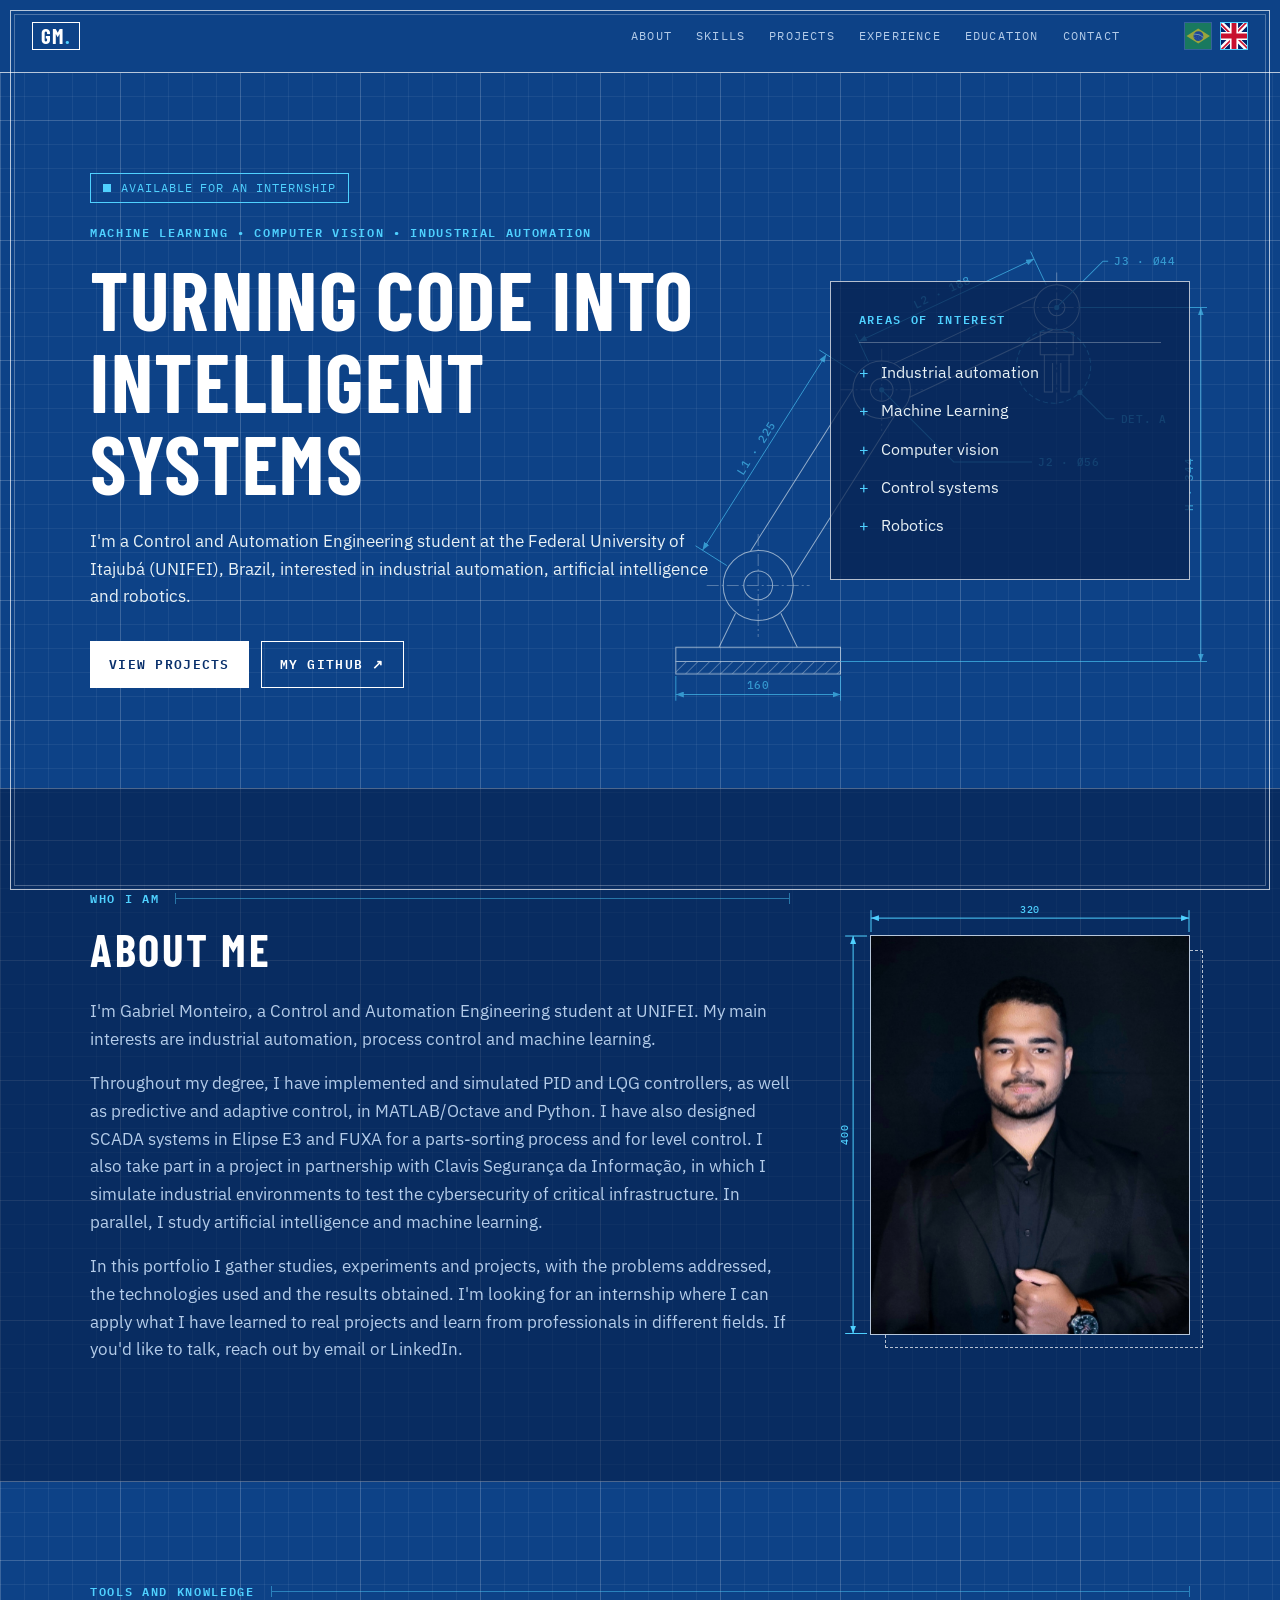
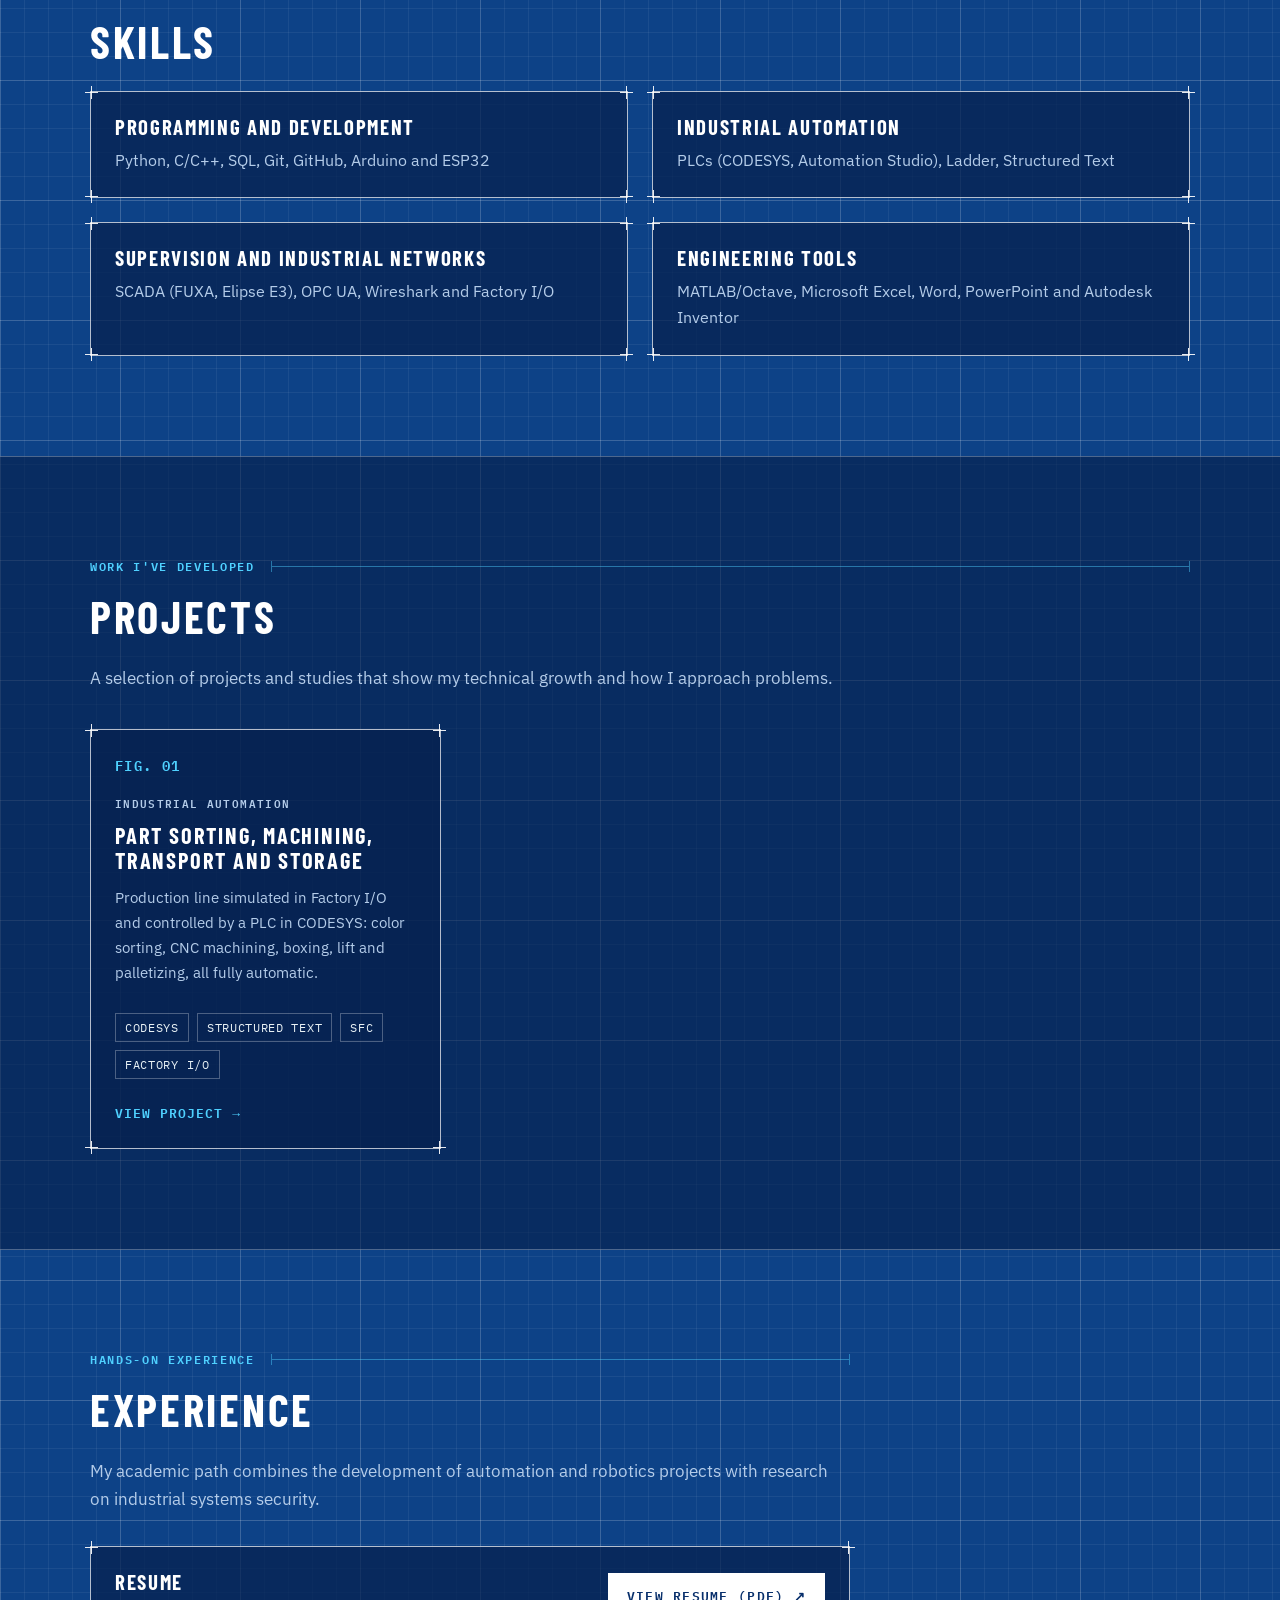
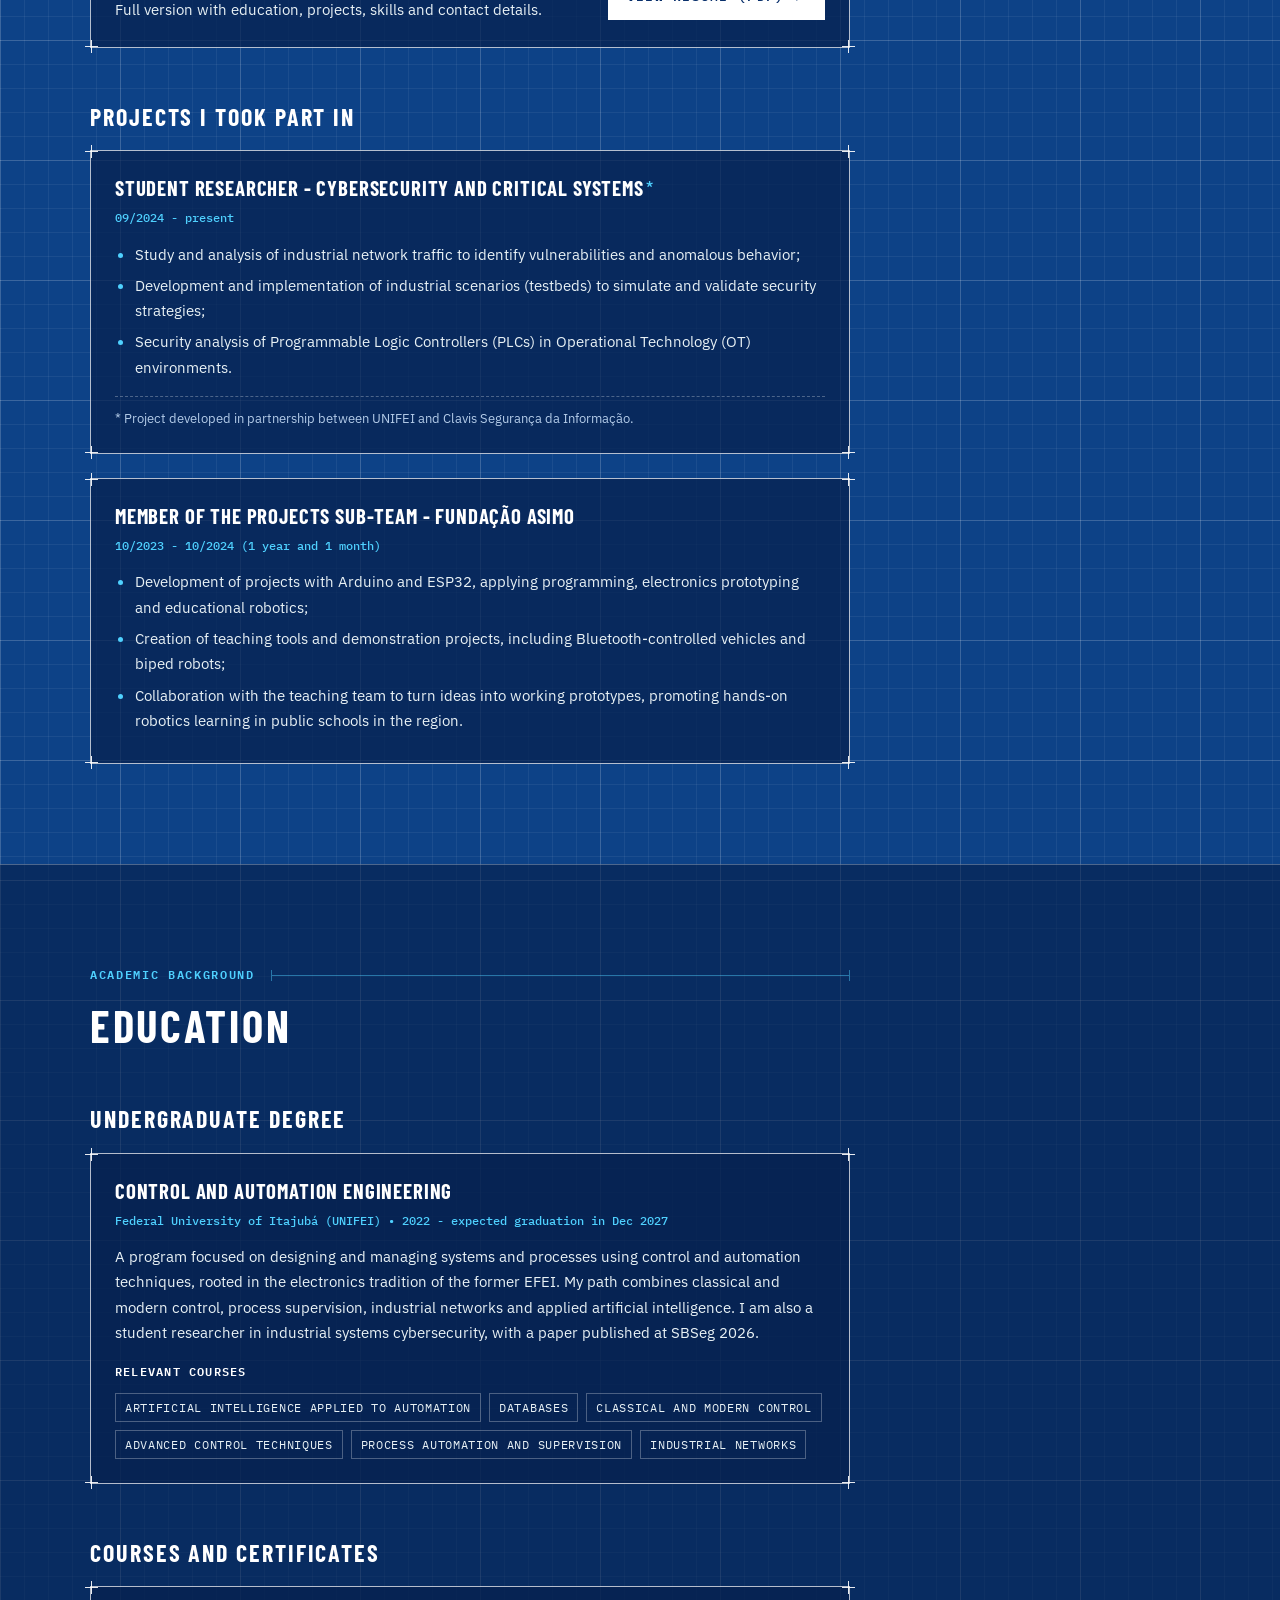
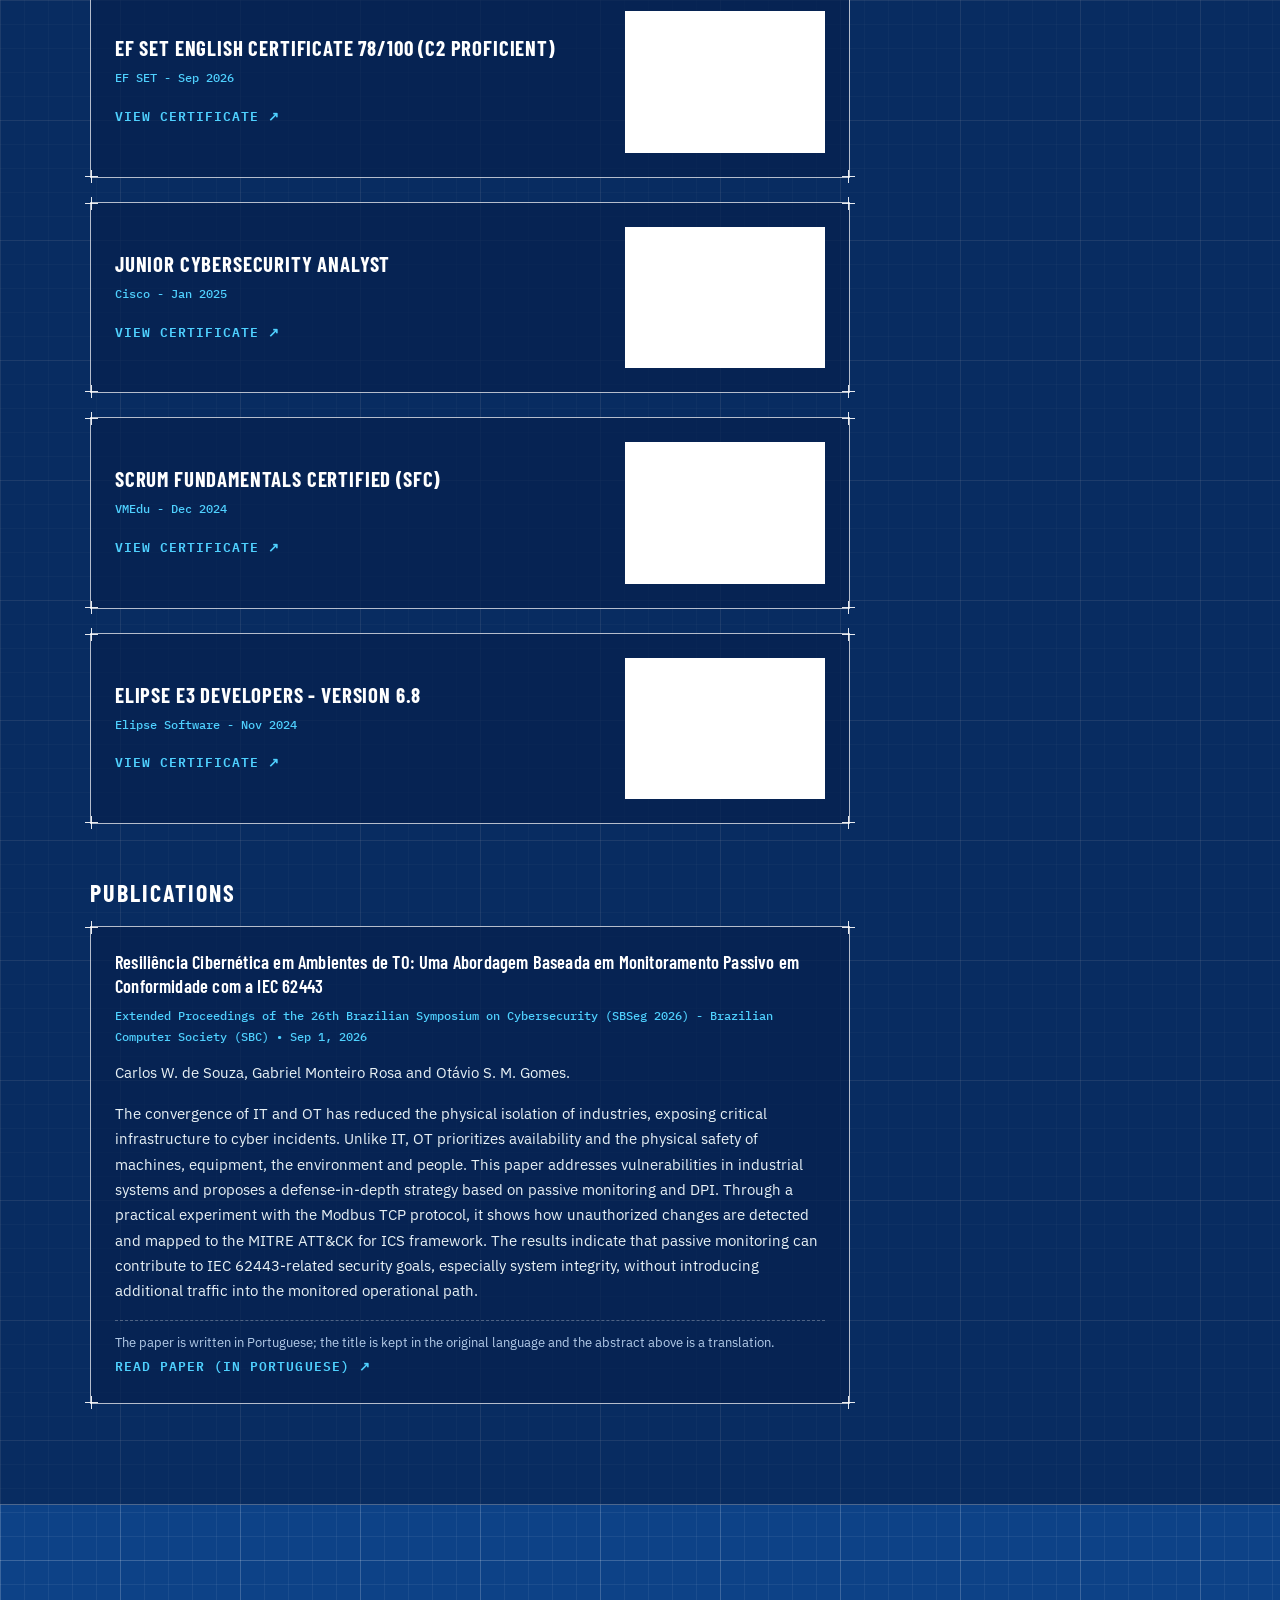
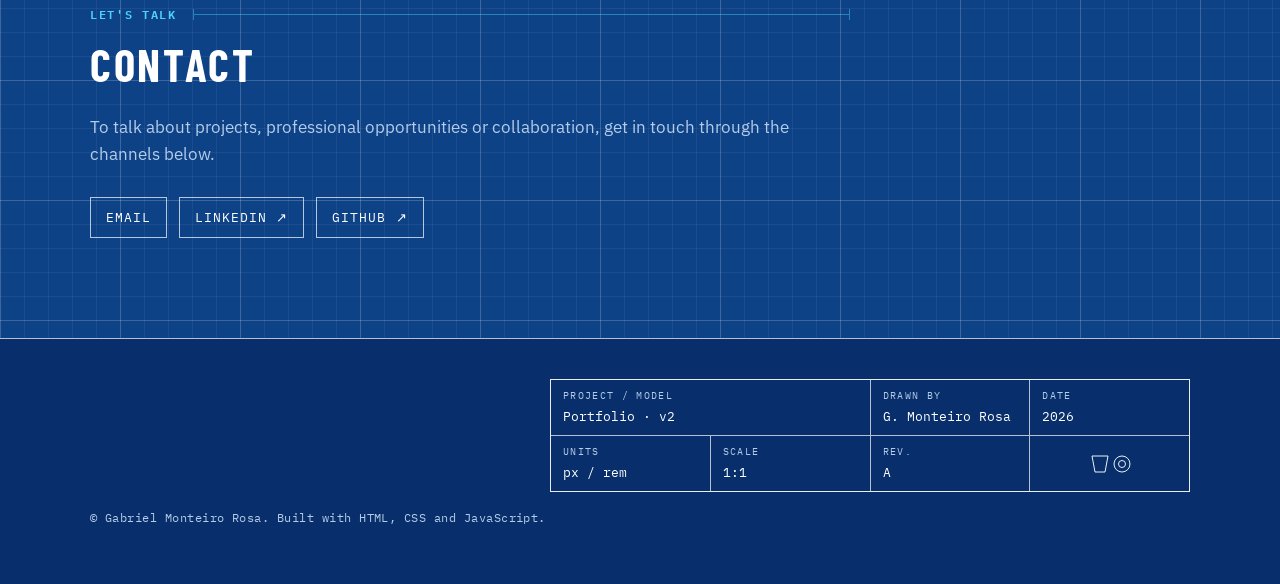
==== commit 62c0c1b6: "Refactor project and portfolio pages to use self-hosted fonts, enhance layout, and improve metadata " ====
--- a/en/index.html
+++ b/en/index.html
@@ -719,19 +719,21 @@
 
     <footer class="site-footer">
         <div class="container">
-            <dl class="title-block">
-                <div class="wide"><dt>Project / Model</dt><dd>Portfolio · v2</dd></div>
-                <div><dt>Drawn by</dt><dd>G. Monteiro Rosa</dd></div>
-                <div><dt>Date</dt><dd><span id="ano">2026</span></dd></div>
-                <div><dt>Units</dt><dd>px / rem</dd></div>
-                <div><dt>Scale</dt><dd>1:1</dd></div>
-                <div><dt>Rev.</dt><dd>A</dd></div>
+            <div class="title-block">
+               <dl>
+                    <div class="wide"><dt>Project / Model</dt><dd>Portfolio · v2</dd></div>
+                    <div><dt>Drawn by</dt><dd>G. Monteiro Rosa</dd></div>
+                    <div><dt>Date</dt><dd><span id="ano">2026</span></dd></div>
+                    <div><dt>Units</dt><dd>px / rem</dd></div>
+                    <div><dt>Scale</dt><dd>1:1</dd></div>
+                    <div><dt>Rev.</dt><dd>A</dd></div>
+                </dl>
                 <div class="symbol" aria-hidden="true">
                     <svg viewBox="0 0 44 26" fill="none" stroke="currentColor" stroke-width="1">
                         <path d="M4 5h16l-3 16H7z"/><circle cx="34" cy="13" r="8"/><circle cx="34" cy="13" r="3.5"/>
                     </svg>
                 </div>
-            </dl>
+            </div>
             <p>© Gabriel Monteiro Rosa. Built with HTML, CSS and JavaScript.</p>
         </div>
     </footer>
--- a/style.css
+++ b/style.css
@@ -606,6 +606,14 @@
 
 .entry h4 { margin: 0 0 6px; font-size: 1.3rem; line-height: 1.25; letter-spacing: 0.04em; }
 
+.entry .paper-title {
+    font-size: 1.15rem;
+    font-weight: 600;
+    line-height: 1.3;
+    letter-spacing: 0.01em;
+    text-transform: none;
+}
+
 .entry-meta {
     margin-bottom: 14px;
     color: var(--cyan);
@@ -715,7 +723,10 @@
     font-family: var(--font-mono);
 }
 
-.title-block > div { padding: 8px 12px; background: var(--blue-deep); }
+.title-block dl { display: contents; margin: 0; }
+
+.title-block dl > div,
+.title-block > .symbol { padding: 8px 12px; background: var(--blue-deep); }
 .title-block .wide { grid-column: span 2; }
 
 .title-block dt {
--- a/cards.css
+++ b/cards.css
@@ -205,12 +205,14 @@
 html[lang^="en"] .process-art .pt { display: none; }
 html:not([lang^="en"]) .process-art .en { display: none; }
 
-/* Título e resumo ficam na metade esquerda para não cobrir o desenho */
-@media (min-width: 1000px) {
-    .project-header h1 { max-width: 60%; }
-    .project-header .hero-text { max-width: 55%; }
-}
-
-@media (max-width: 850px) {
+/* Título e resumo ficam na metade esquerda para não cobrir o desenho
+   (só nas páginas que têm o desenho) */
+@media (min-width: 1001px) {
+    .project-header:has(.process-art) h1 { max-width: 60%; }
+    .project-header:has(.process-art) .hero-text { max-width: 55%; }
+}
+
+/* Até 1000 px o desenho vira marca d'água atrás do texto */
+@media (max-width: 1000px) {
     .process-art { right: -12vw; width: 96vw; opacity: 0.2; }
 }
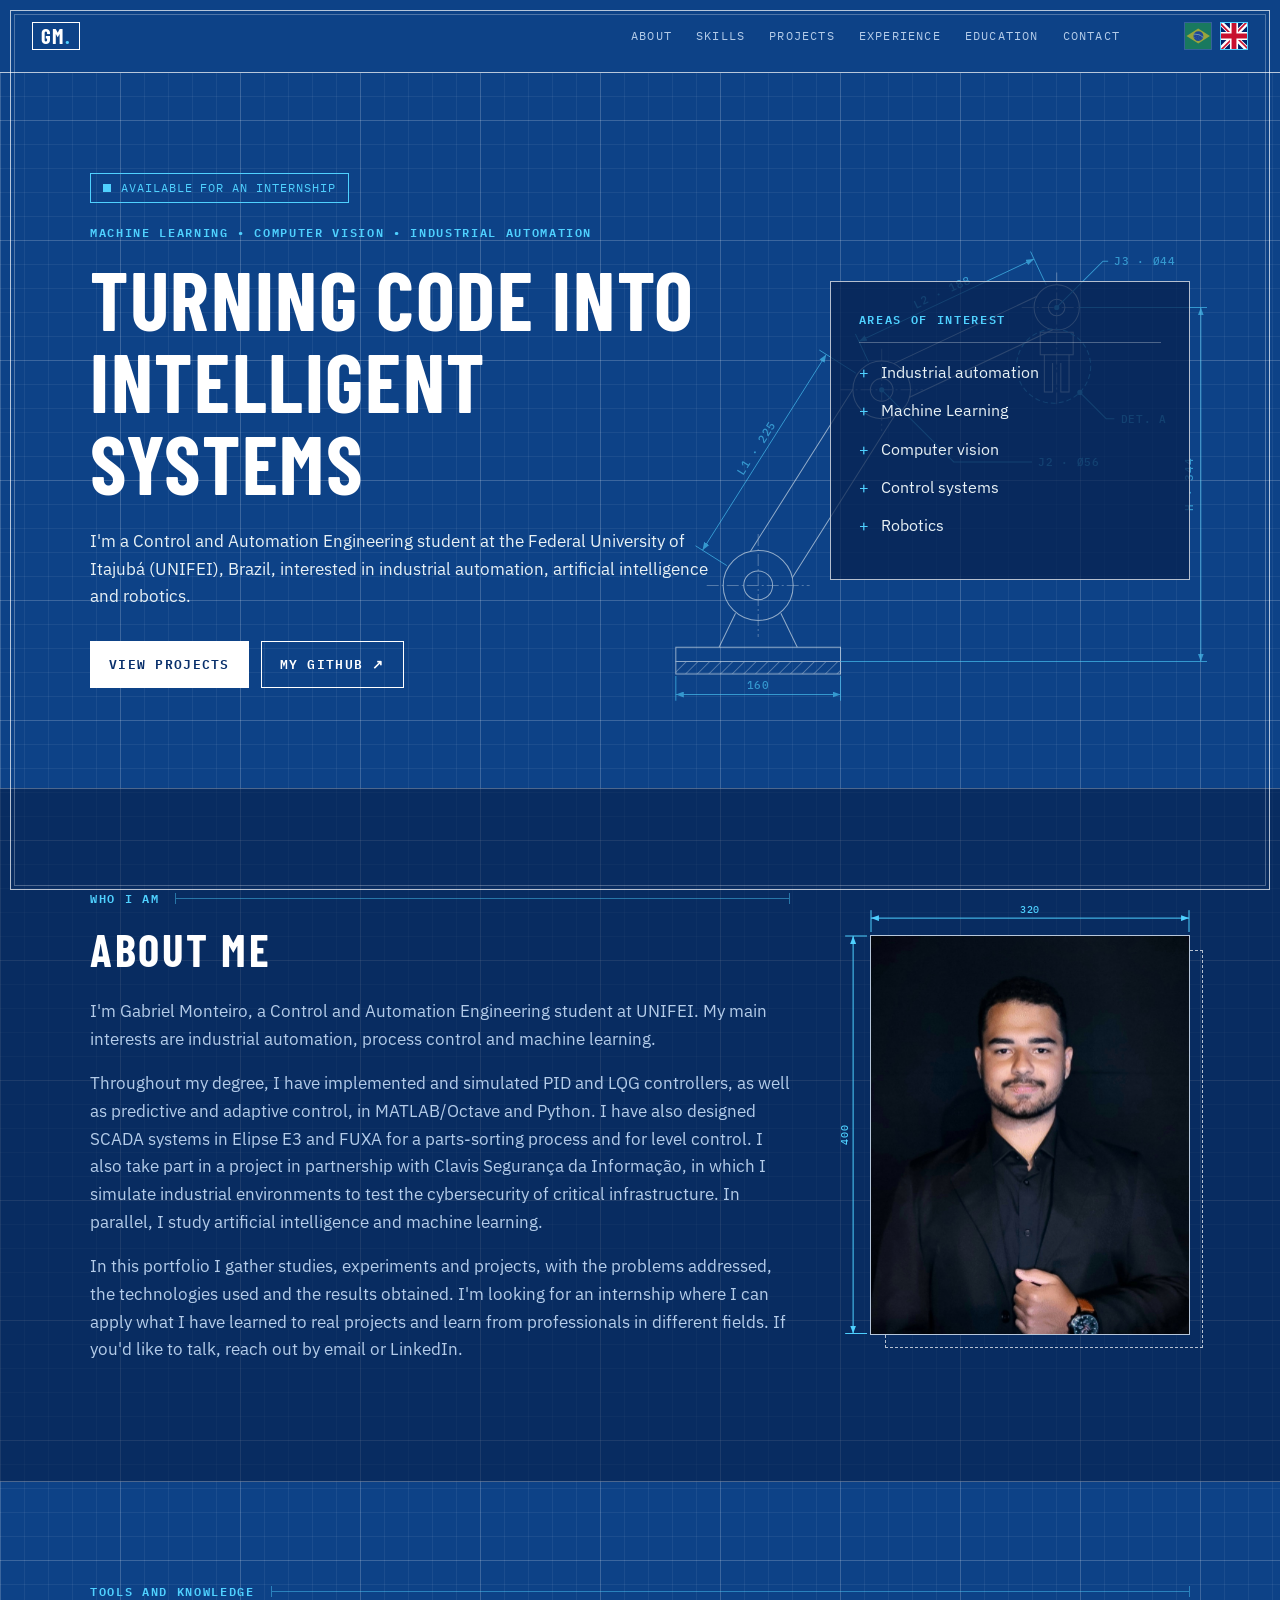
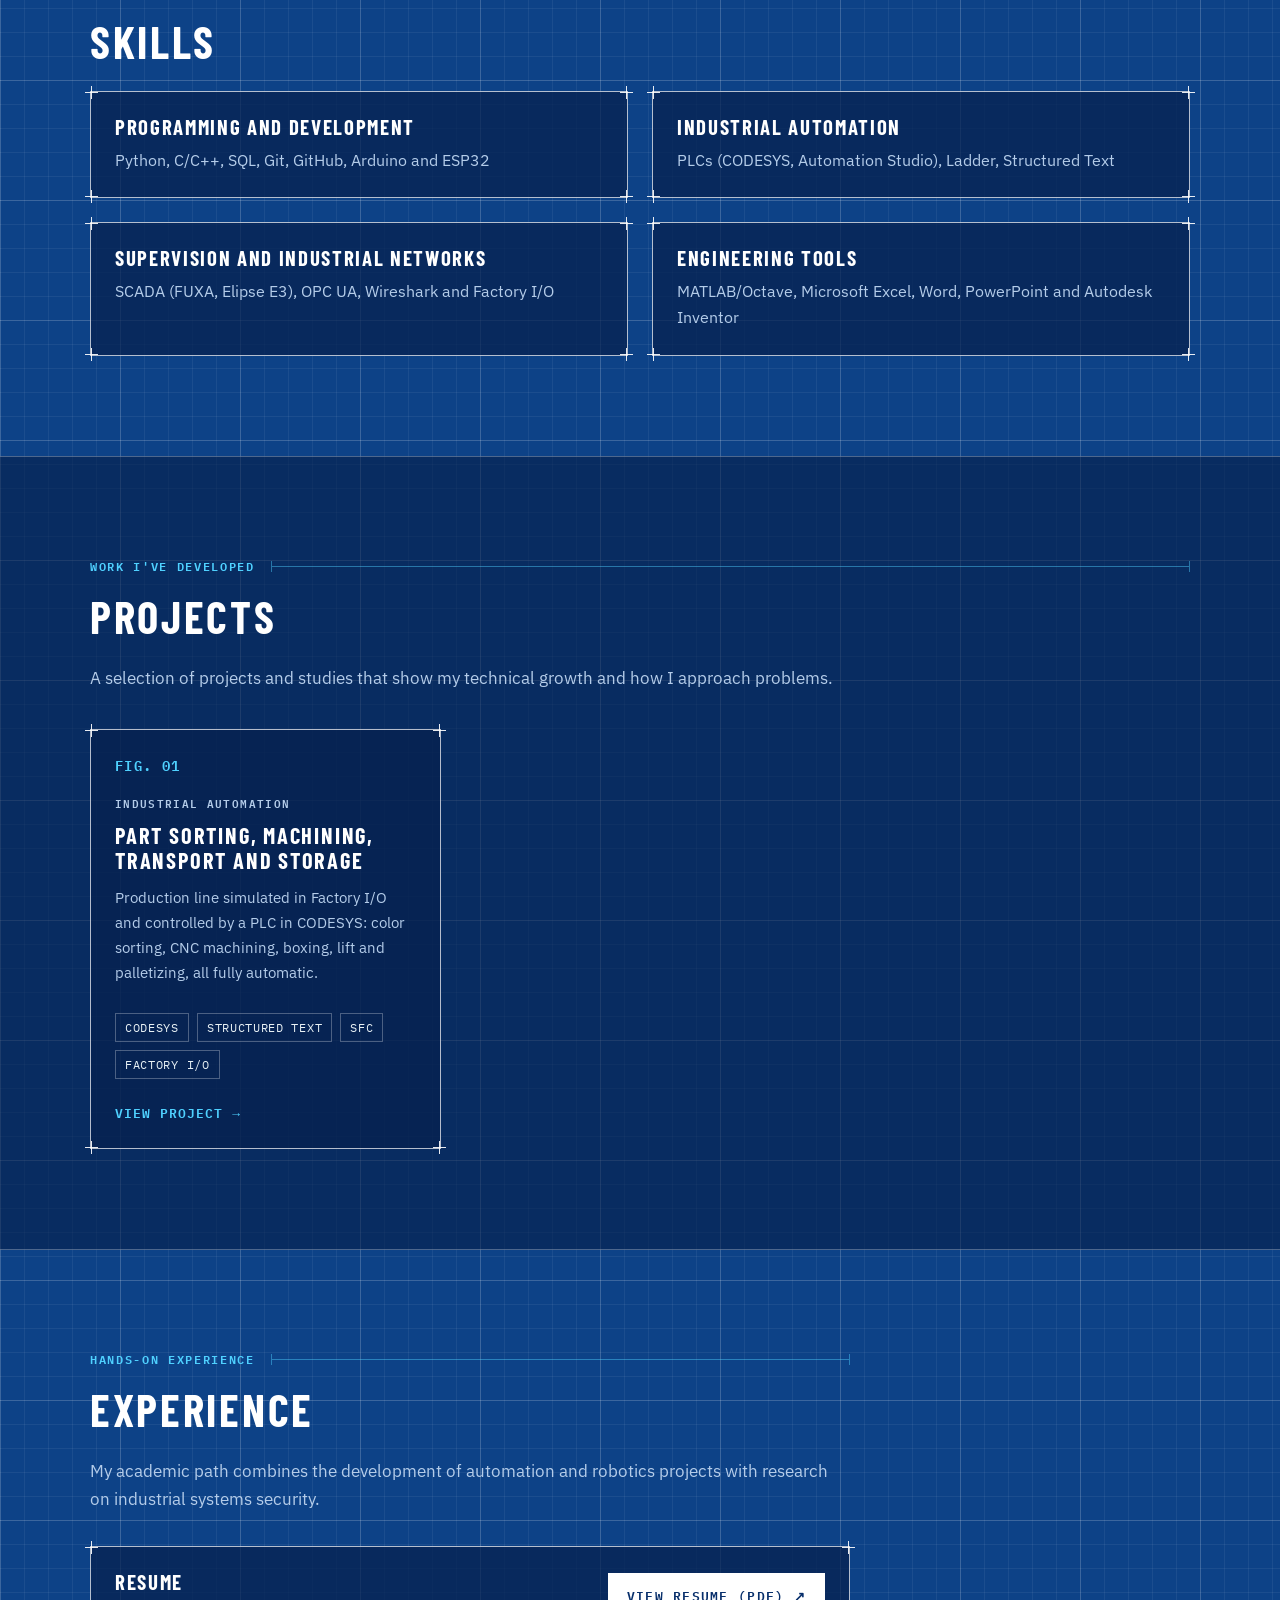
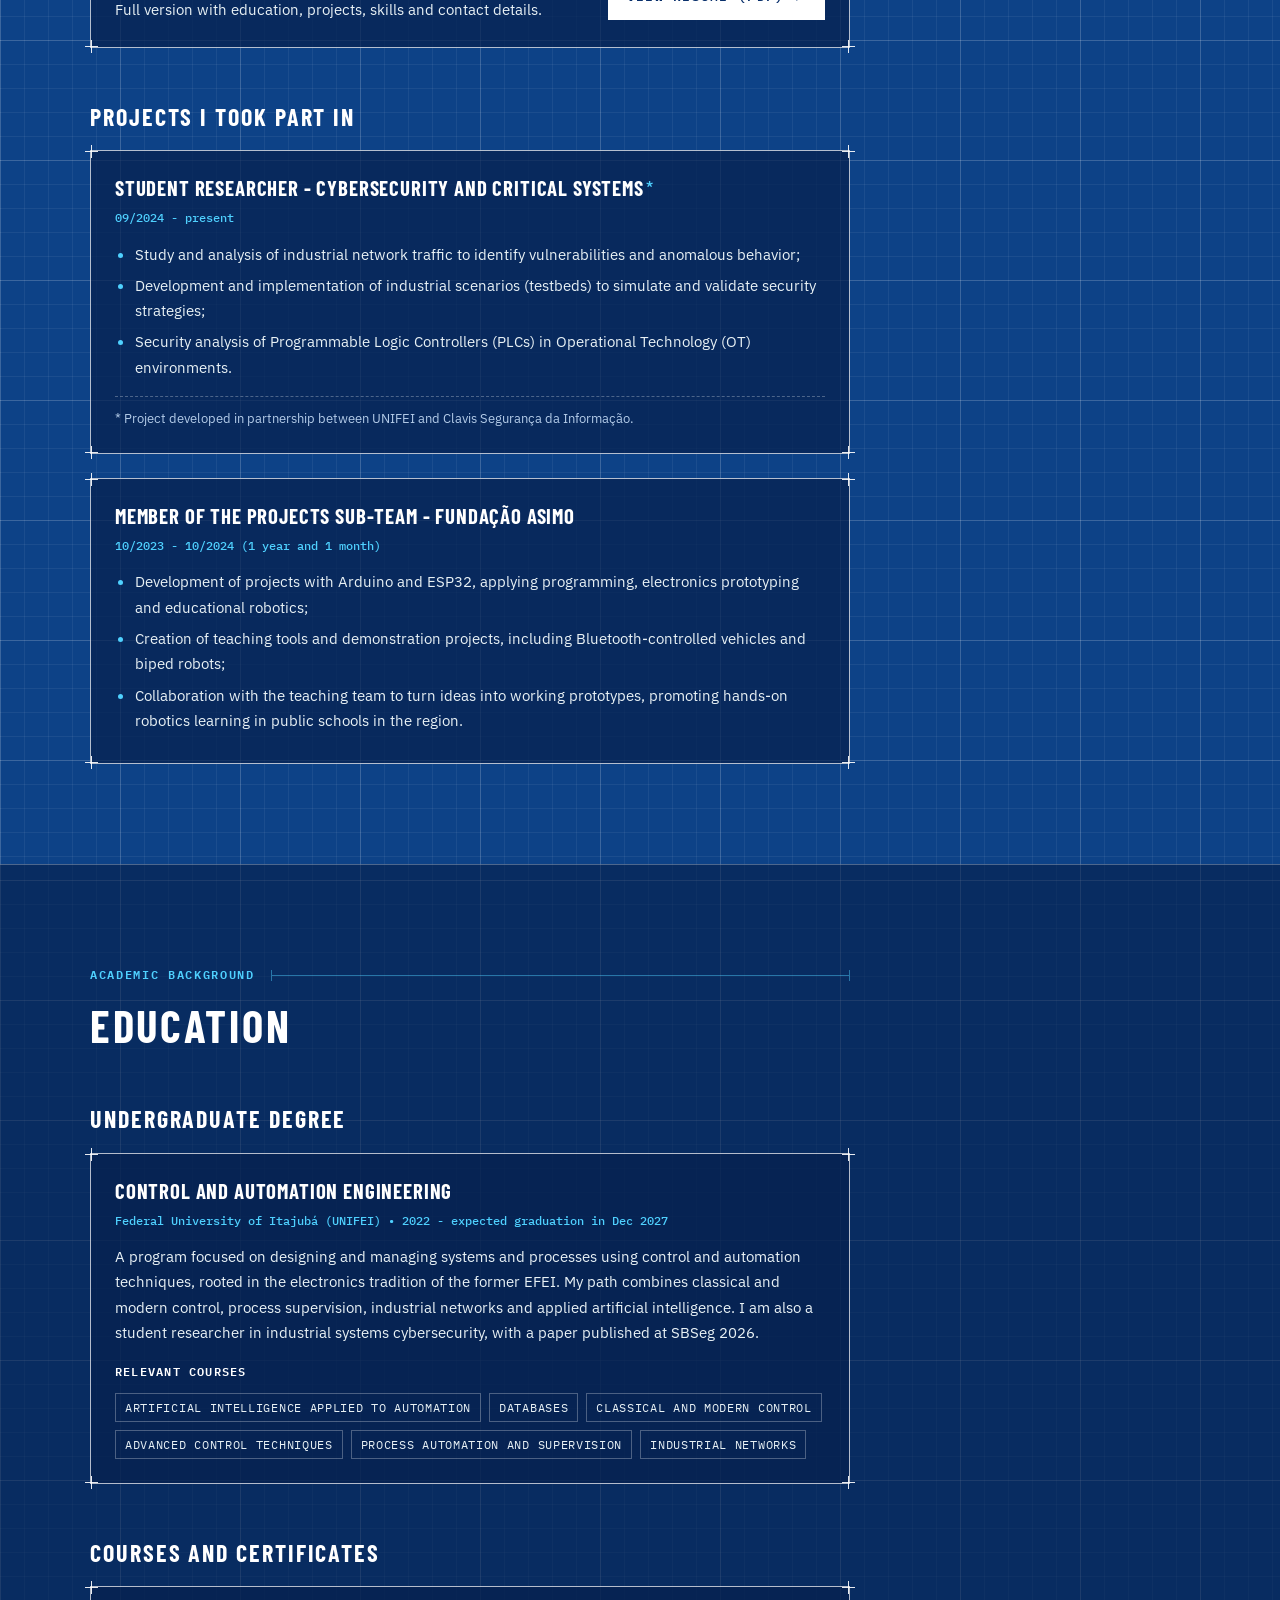
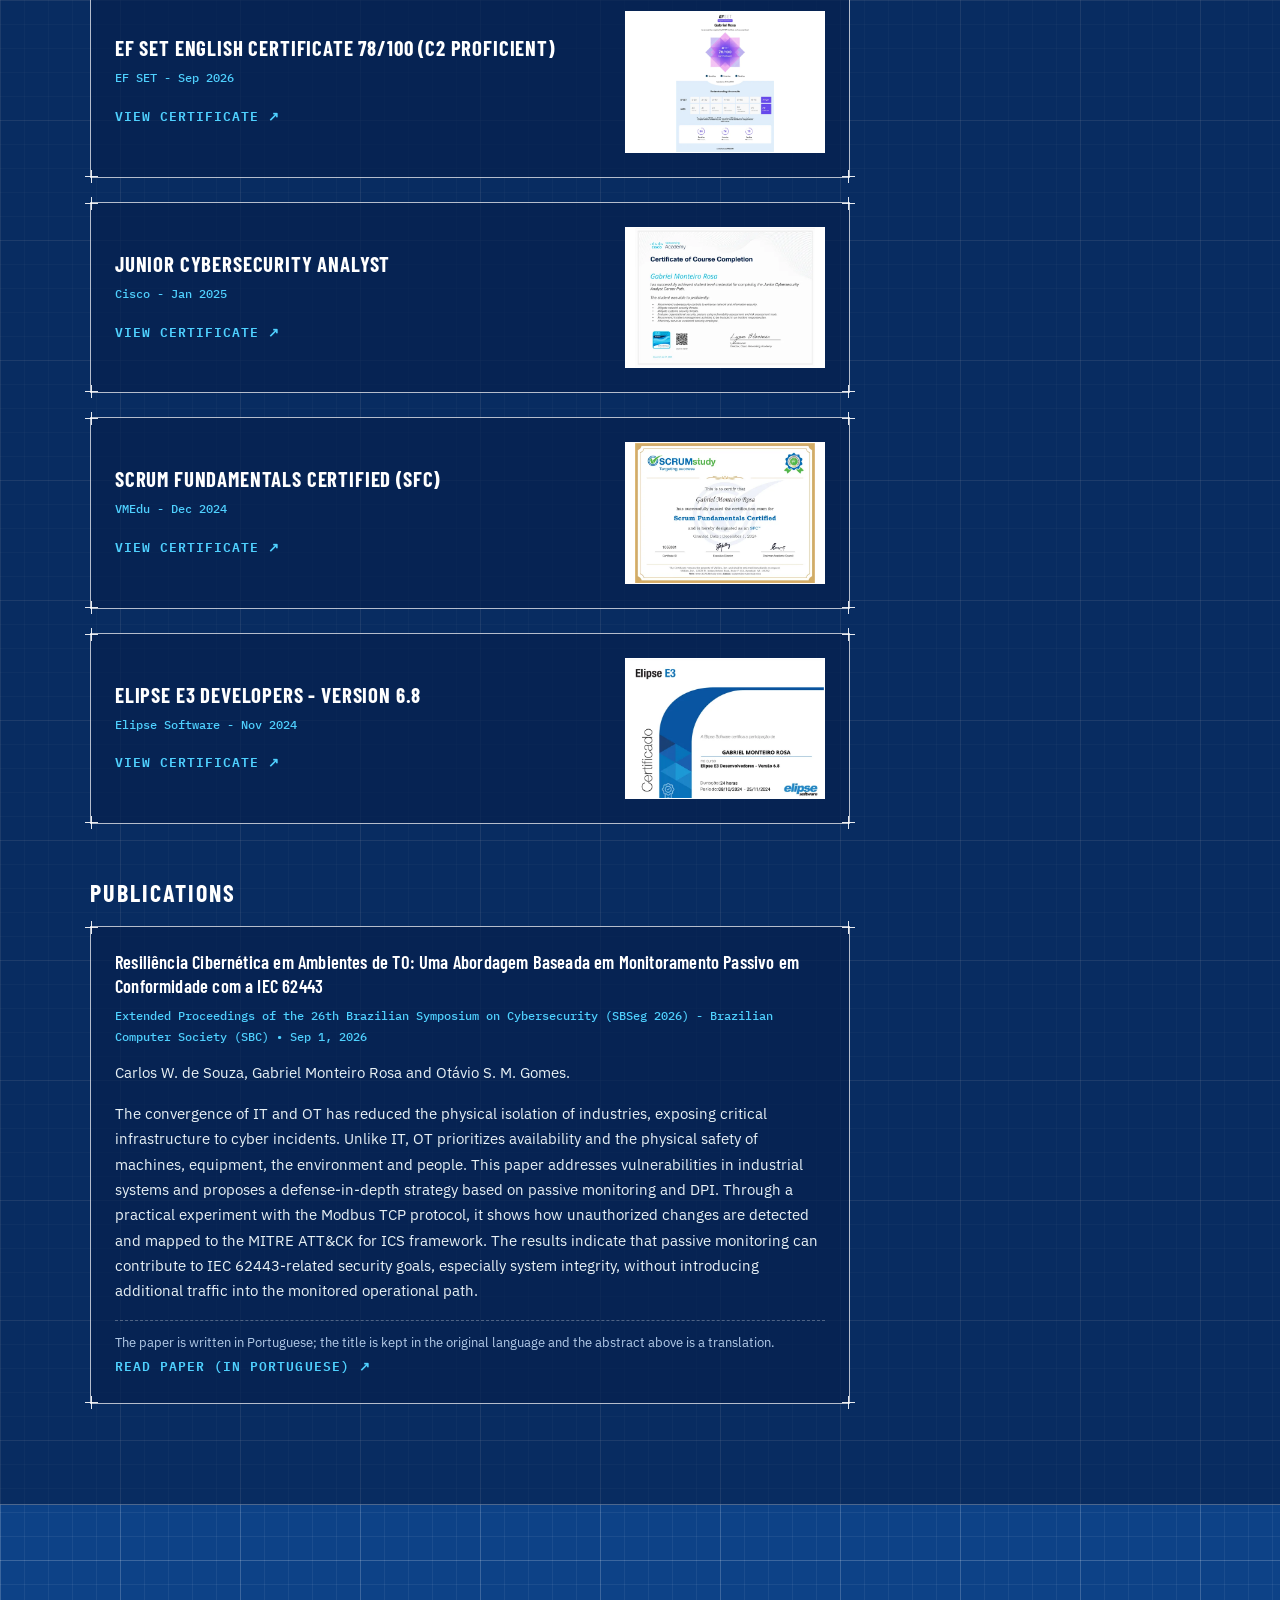
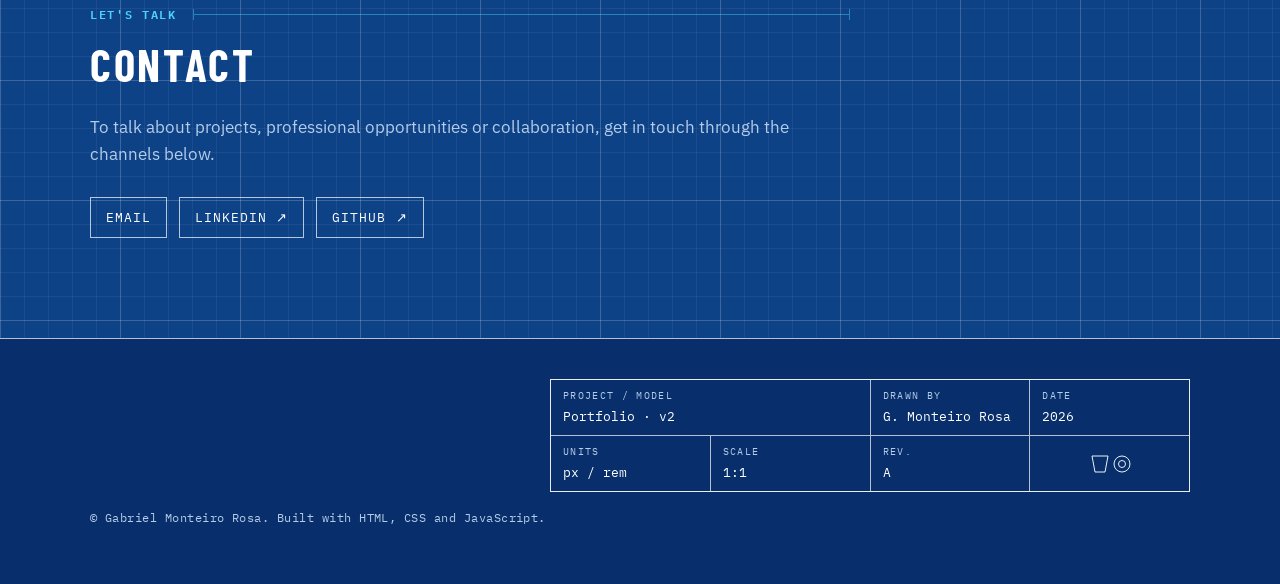
==== commit 8d5c5907: "Optimize image assets, replace PDF iframes with WebP previews, and clean up unused fonts Reduce page" ====
--- a/en/index.html
+++ b/en/index.html
@@ -93,7 +93,7 @@
                     <img src="../assets/flags/br.svg" alt="Português (Brasil)" width="28" height="28">
                 </a>
                 <a href="./" lang="en" hreflang="en" aria-current="true" title="English">
-                    <img src="../assets/flags/us.svg" alt="English" width="28" height="28">
+                    <img src="../assets/flags/eng.svg" alt="English" width="28" height="28">
                 </a>
             </div>
 
@@ -282,8 +282,8 @@
                     <img
                         src="../assets/gabriel.jpg"
                         alt="Photo of Gabriel Monteiro Rosa"
-                        width="640"
-                        height="800"
+                        width="1436"
+                        height="1078"
                         loading="lazy"
                         decoding="async"
                     >
@@ -517,12 +517,14 @@
                         </div>
 
                         <div class="cert-preview">
-                            <iframe
-                                src="../assets/certificados/certificado-ef-set.pdf#toolbar=0&navpanes=0&scrollbar=0&view=Fit"
-                                title="Preview of the EF SET English certificate"
+                            <img
+                                src="../assets/certificados/certificado-ef-set.webp"
+                                alt="Preview of the EF SET English certificate"
+                                width="600"
+                                height="849"
                                 loading="lazy"
-                                tabindex="-1"
-                            ></iframe>
+                                decoding="async"
+                            >
 
                             <a
                                 class="cert-preview-link"
@@ -553,12 +555,14 @@
                         </div>
 
                         <div class="cert-preview">
-                            <iframe
-                                src="../assets/certificados/certificado-cisco-cibersec.pdf#toolbar=0&navpanes=0&scrollbar=0&view=Fit"
-                                title="Preview of the Cisco Junior Cybersecurity Analyst certificate"
+                            <img
+                                src="../assets/certificados/certificado-cisco-cibersec.webp"
+                                alt="Preview of the Cisco Junior Cybersecurity Analyst certificate"
+                                width="600"
+                                height="464"
                                 loading="lazy"
-                                tabindex="-1"
-                            ></iframe>
+                                decoding="async"
+                            >
 
                             <a
                                 class="cert-preview-link"
@@ -589,12 +593,14 @@
                         </div>
 
                         <div class="cert-preview">
-                            <iframe
-                                src="../assets/certificados/certificado-sfc.pdf#toolbar=0&navpanes=0&scrollbar=0&view=Fit"
-                                title="Preview of the Scrum Fundamentals Certified certificate"
+                            <img
+                                src="../assets/certificados/certificado-sfc.webp"
+                                alt="Preview of the Scrum Fundamentals Certified certificate"
+                                width="600"
+                                height="464"
                                 loading="lazy"
-                                tabindex="-1"
-                            ></iframe>
+                                decoding="async"
+                            >
 
                             <a
                                 class="cert-preview-link"
@@ -625,12 +631,14 @@
                         </div>
 
                         <div class="cert-preview">
-                            <iframe
-                                src="../assets/certificados/certificado-elipse-e3.pdf#toolbar=0&navpanes=0&scrollbar=0&view=Fit"
-                                title="Preview of the Elipse E3 Developers certificate"
+                            <img
+                                src="../assets/certificados/certificado-elipse-e3.webp"
+                                alt="Preview of the Elipse E3 Developers certificate"
+                                width="600"
+                                height="424"
                                 loading="lazy"
-                                tabindex="-1"
-                            ></iframe>
+                                decoding="async"
+                            >
 
                             <a
                                 class="cert-preview-link"
@@ -741,8 +749,8 @@
     <a class="back-to-top" href="#home" aria-label="Back to top">
         <svg viewBox="0 0 24 24" width="22" height="22" fill="none" stroke="currentColor"
             stroke-width="2" stroke-linecap="round" stroke-linejoin="round" aria-hidden="true">
-            <path d="M3 10.5 12 3l9 7.5"></path>
-            <path d="M5 9.5V20a1 1 0 0 0 1 1h4v-6h4v6h4a1 1 0 0 0 1-1V9.5"></path>
+            <path d="M12 19V5"></path>
+            <path d="m5 12 7-7 7 7"></path>
         </svg>
     </a>
 
--- a/fonts.css
+++ b/fonts.css
@@ -1,11 +1,4 @@
 /* Fontes hospedadas localmente (subconjunto latin), sem Google Fonts. */
-@font-face {
-    font-family: "Barlow Condensed";
-    font-style: normal;
-    font-weight: 500;
-    font-display: swap;
-    src: url("assets/fonts/barlow-condensed-latin-500-normal.woff2") format("woff2");
-}
 @font-face {
     font-family: "Barlow Condensed";
     font-style: normal;
@@ -28,20 +21,6 @@
     src: url("assets/fonts/ibm-plex-sans-latin-400-normal.woff2") format("woff2");
 }
 @font-face {
-    font-family: "IBM Plex Sans";
-    font-style: normal;
-    font-weight: 500;
-    font-display: swap;
-    src: url("assets/fonts/ibm-plex-sans-latin-500-normal.woff2") format("woff2");
-}
-@font-face {
-    font-family: "IBM Plex Sans";
-    font-style: normal;
-    font-weight: 600;
-    font-display: swap;
-    src: url("assets/fonts/ibm-plex-sans-latin-600-normal.woff2") format("woff2");
-}
-@font-face {
     font-family: "IBM Plex Mono";
     font-style: normal;
     font-weight: 400;
--- a/style.css
+++ b/style.css
@@ -669,7 +669,8 @@
 
 .cert-preview-vertical { aspect-ratio: 1 / 1.414; }
 
-.cert-preview iframe { display: block; width: 100%; height: 100%; border: 0; pointer-events: none; }
+.cert-preview iframe,
+.cert-preview img { display: block; width: 100%; height: 100%; border: 0; object-fit: contain; pointer-events: none; }
 .cert-preview-link { position: absolute; inset: 0; }
 .cert-preview:hover { border-color: var(--cyan); }
 
@@ -830,8 +831,8 @@
     .container { width: calc(100% - 48px); }
     .section { padding: 70px 0; }
 
-    .nav-container { align-items: flex-start; flex-direction: column; padding: 16px 0; }
-    nav { gap: 12px 18px; margin-left: 0; }
+    html:not(.js) .nav-container { align-items: flex-start; flex-direction: column; padding: 16px 0; }
+    html:not(.js) nav { gap: 12px 18px; margin-left: 0; }
     .site-header .nav-container { padding-inline: 24px; }
 
     .hero h1,
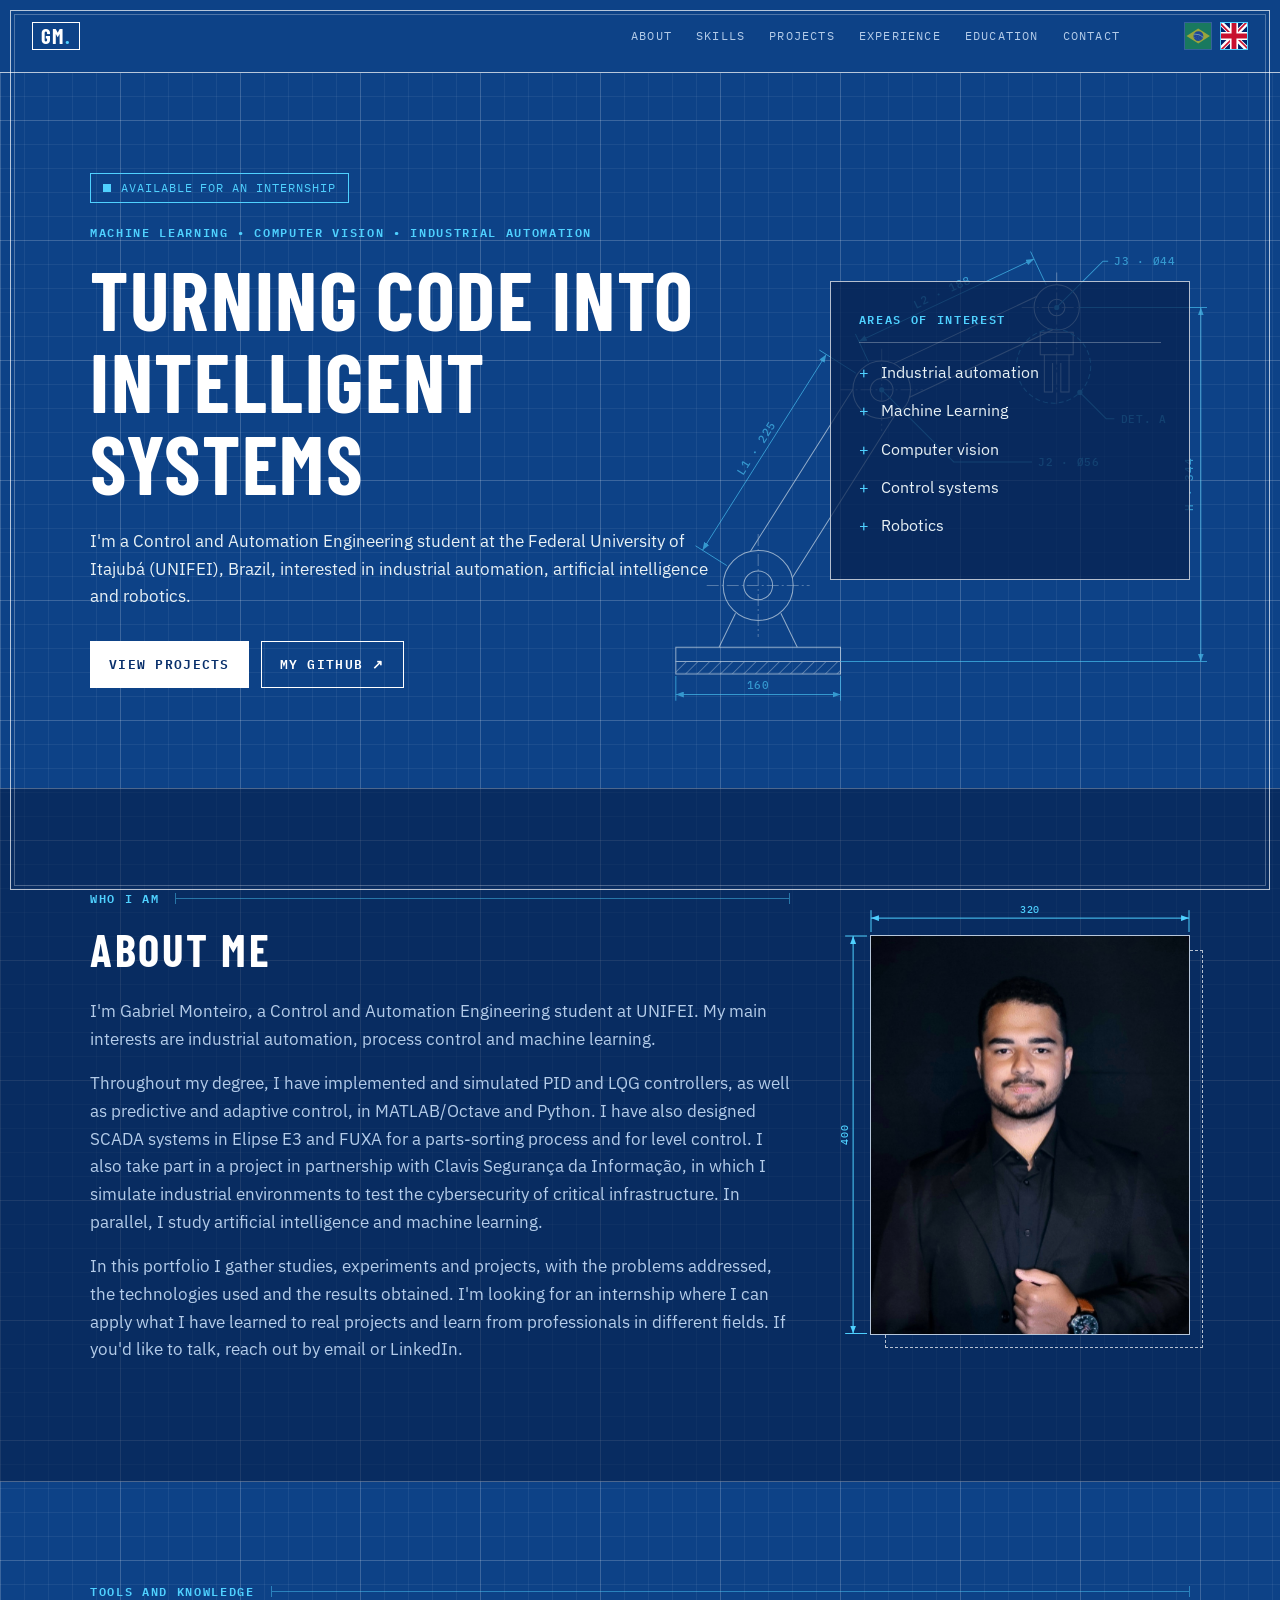
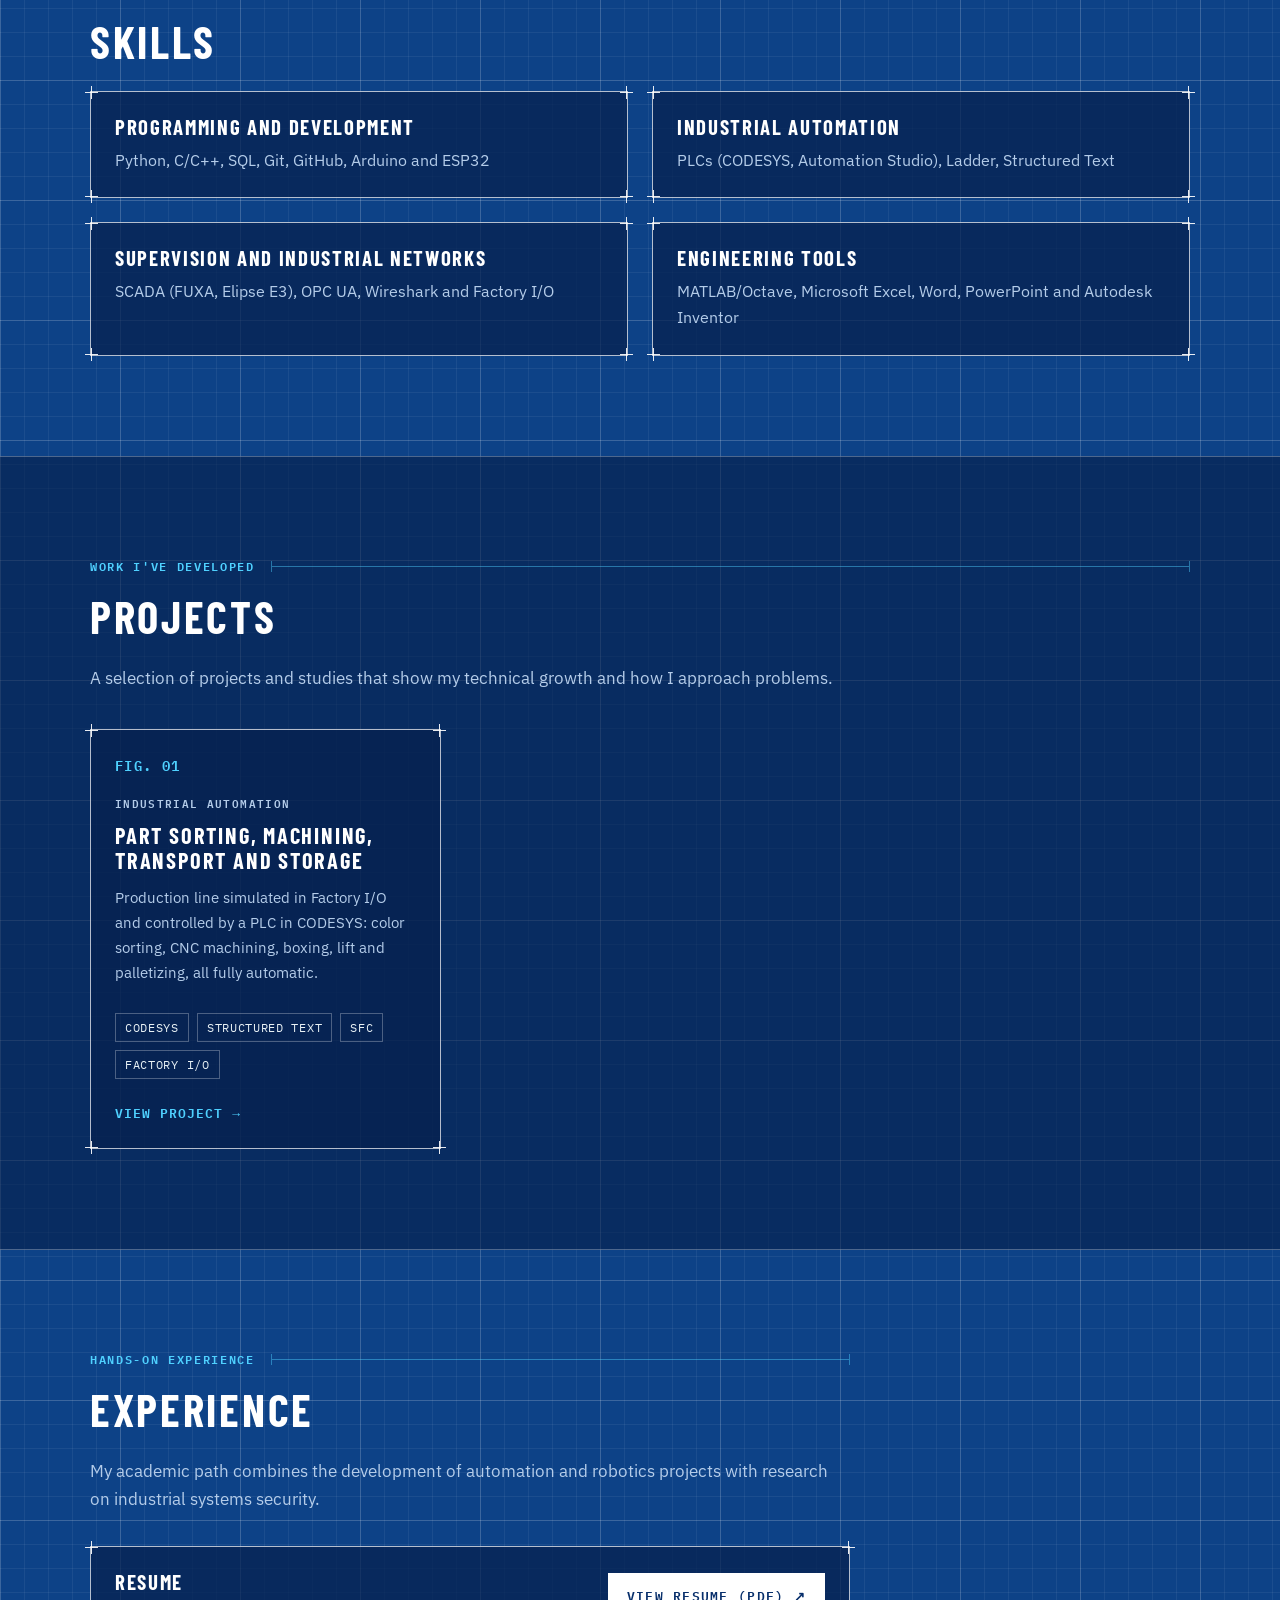
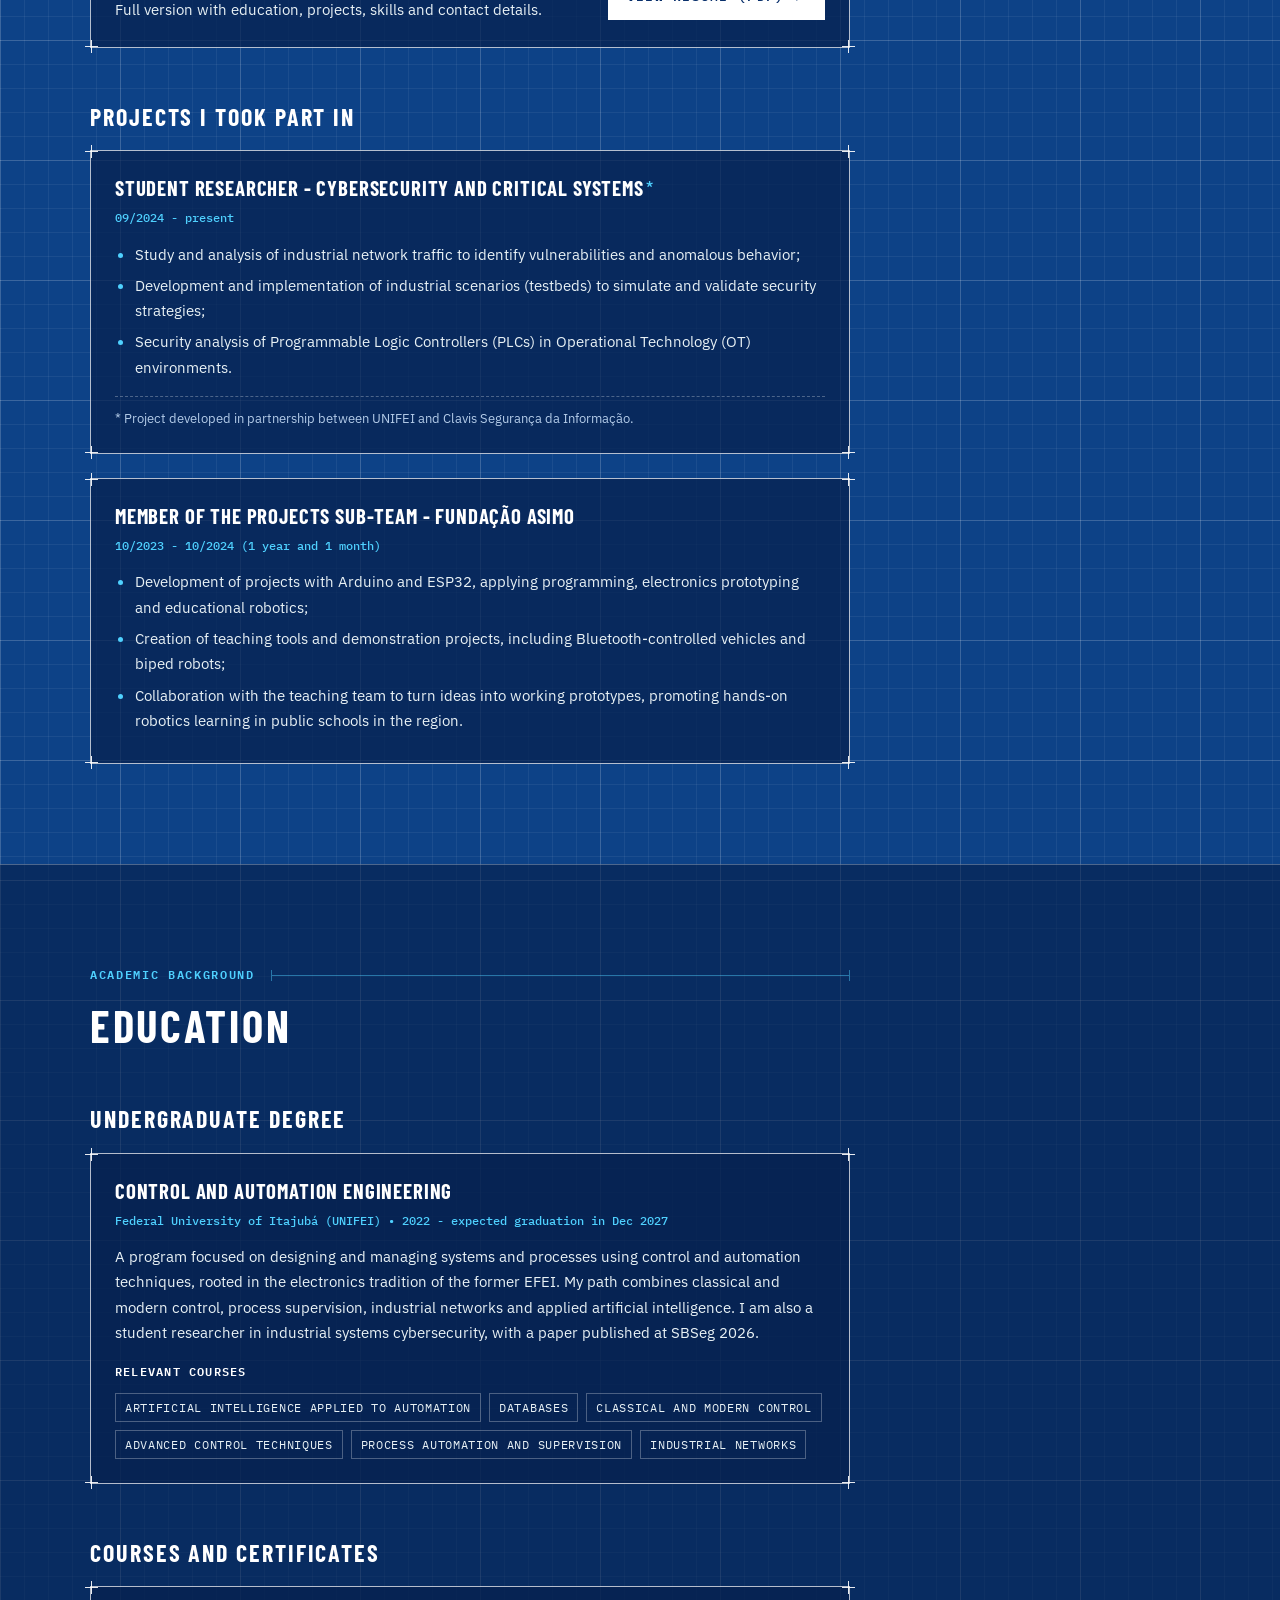
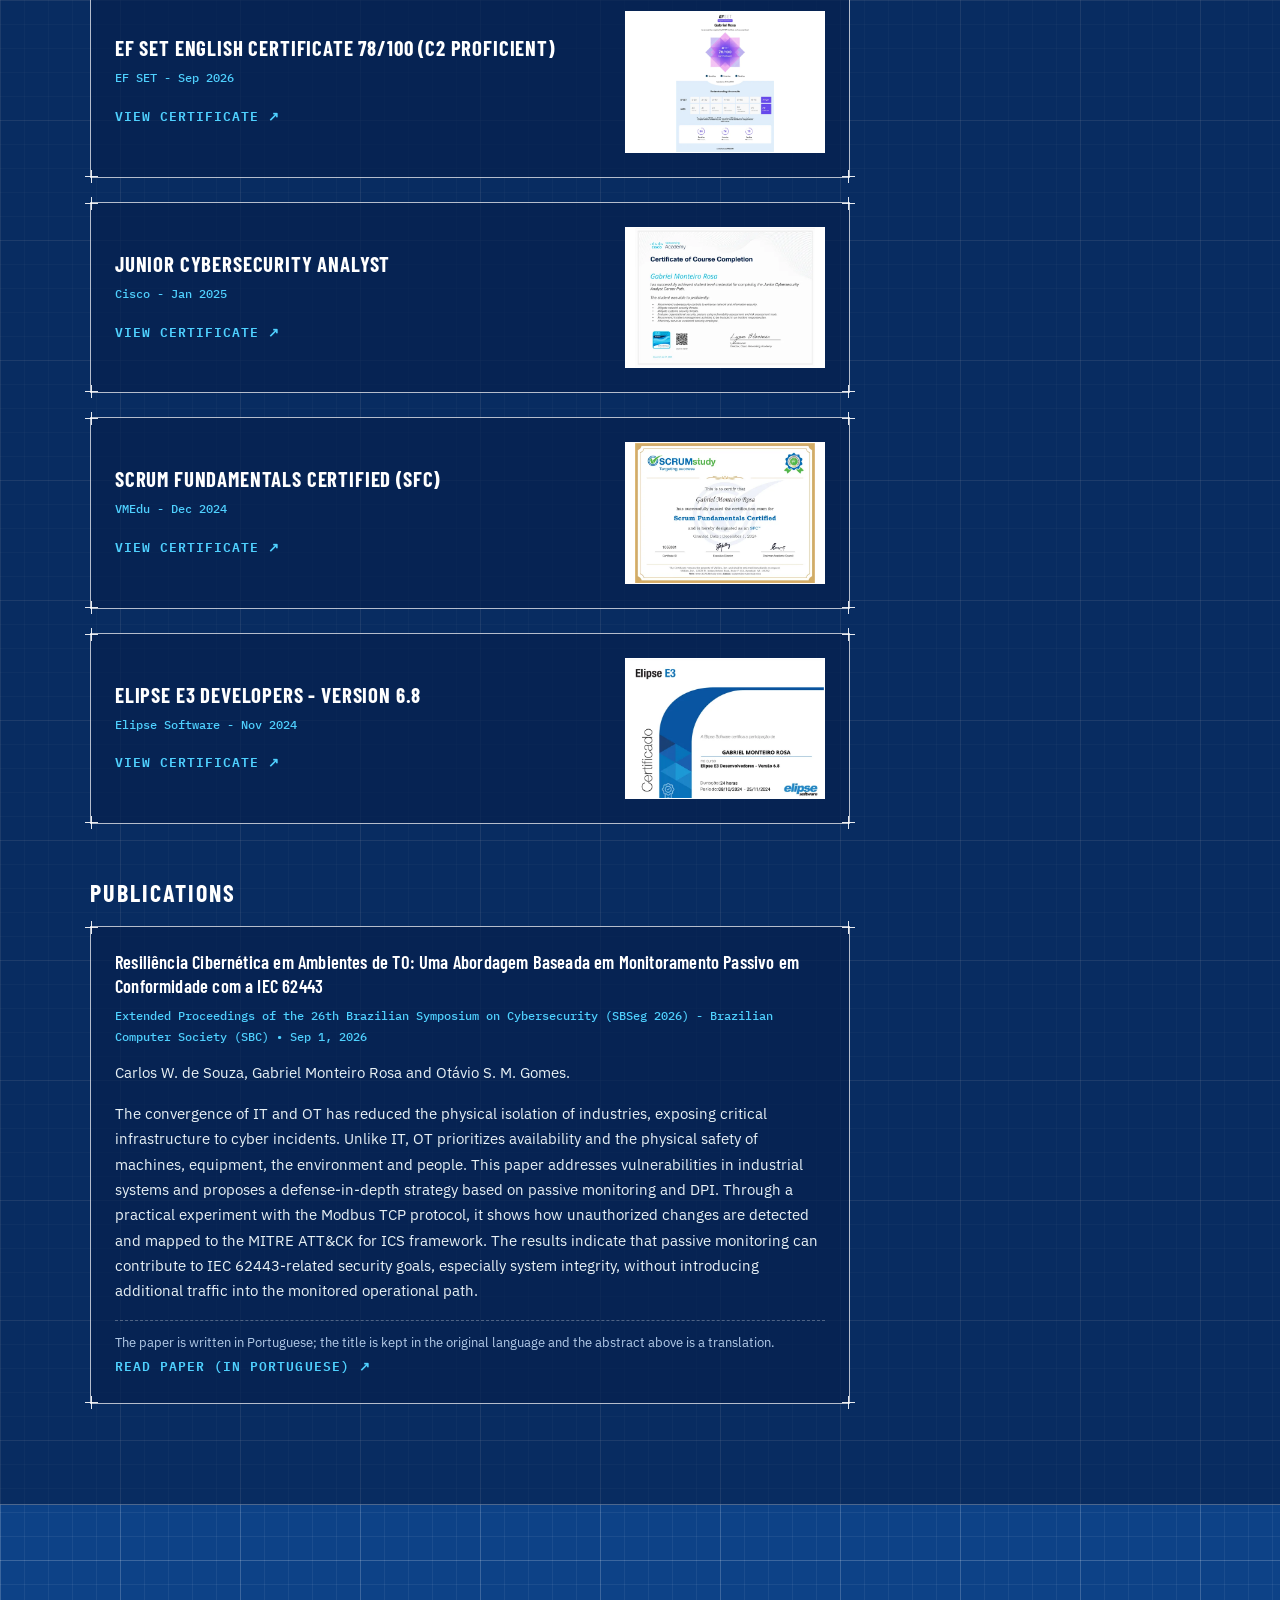
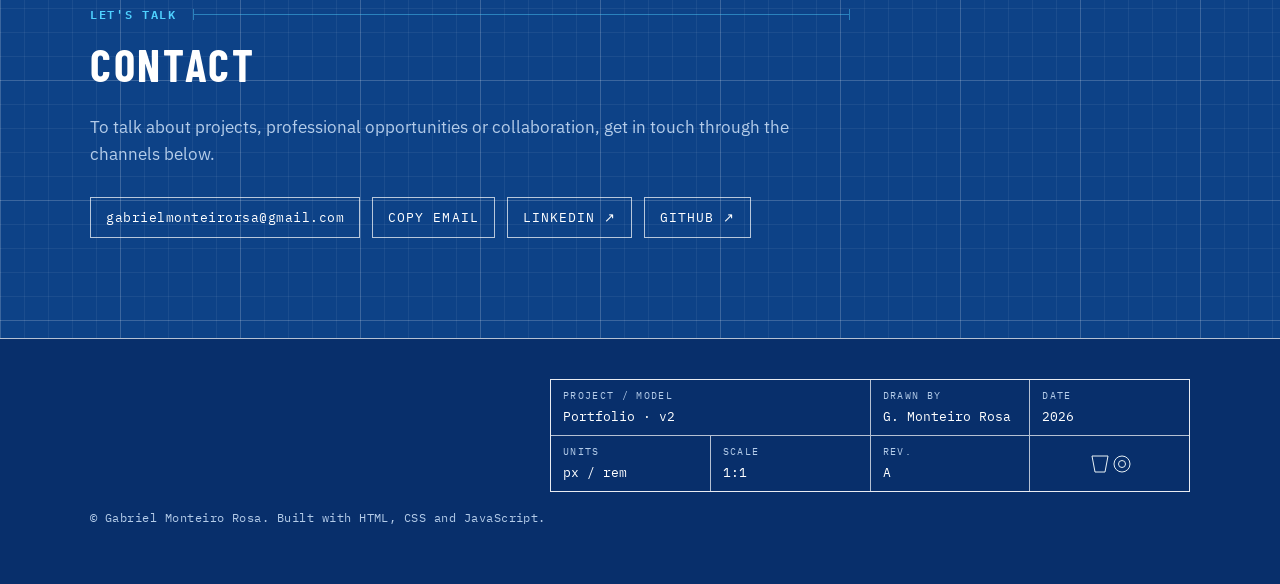
==== commit 94bb6c3a: "Add 404 error page with multilingual support and email copy functionality" ====
--- a/en/index.html
+++ b/en/index.html
@@ -701,9 +701,18 @@
                 </p>
 
                 <div class="contact-links">
-                    <a href="mailto:gabrielmonteirorsa@gmail.com">
-                        Email
+                    <a class="email-address" href="mailto:gabrielmonteirorsa@gmail.com">
+                        gabrielmonteirorsa@gmail.com
                     </a>
+
+                    <button
+                        type="button"
+                        data-copy-email="gabrielmonteirorsa@gmail.com"
+                        data-label-default="Copy email"
+                        data-label-copied="Email copied!"
+                    >
+                        Copy email
+                    </button>
 
                     <a
                         href="https://www.linkedin.com/in/gabriel-monteiro-rosa/"
--- a/style.css
+++ b/style.css
@@ -680,18 +680,33 @@
 
 .contact-links { display: flex; flex-wrap: wrap; gap: 12px; margin-top: 28px; }
 
-.contact-links a {
+.contact-links a,
+.contact-links button {
     padding: 9px 15px;
     border: 1px solid var(--line);
+    background: transparent;
     color: var(--ink);
     font-family: var(--font-mono);
     font-size: 0.8rem;
     letter-spacing: 0.08em;
     text-transform: uppercase;
+    cursor: pointer;
     transition: background 0.2s ease, color 0.2s ease, border-color 0.2s ease;
 }
 
-.contact-links a:hover { background: var(--ink); color: var(--blue-deep); }
+.contact-links a.email-address {
+    text-transform: none;
+    letter-spacing: 0.04em;
+}
+
+.contact-links a:hover,
+.contact-links button:hover { background: var(--ink); color: var(--blue-deep); }
+
+.contact-links button.is-copied {
+    border-color: var(--cyan);
+    background: var(--cyan);
+    color: var(--blue-deep);
+}
 
 /* ==========================================================================
    Rodapé e carimbo técnico (title block)
@@ -853,6 +868,11 @@
 
 @media (prefers-reduced-motion: reduce) {
     html { scroll-behavior: auto; }
-    nav a::after { transition: none; }
-    .status-dot { animation: none; }
+    *,
+    *::before,
+    *::after {
+        animation-duration: 0.01ms !important;
+        animation-iteration-count: 1 !important;
+        transition-duration: 0.01ms !important;
+    }
 }
--- a/cards.css
+++ b/cards.css
@@ -154,7 +154,7 @@
 
 @media (max-width: 850px) {
     /* Em uma coluna, o desenho vira marca d'água atrás do texto */
-    .hero-art { right: -12vw; width: 96vw; opacity: 0.22; }
+    .hero-art { right: -12vw; width: 96vw; opacity: 0.13; }
 
     /* A foto encolhe e as cotas 320 x 400 deixariam de ser reais */
     .photo-callouts { display: none; }
@@ -214,5 +214,5 @@
 
 /* Até 1000 px o desenho vira marca d'água atrás do texto */
 @media (max-width: 1000px) {
-    .process-art { right: -12vw; width: 96vw; opacity: 0.2; }
+    .process-art { right: -12vw; width: 96vw; opacity: 0.13; }
 }
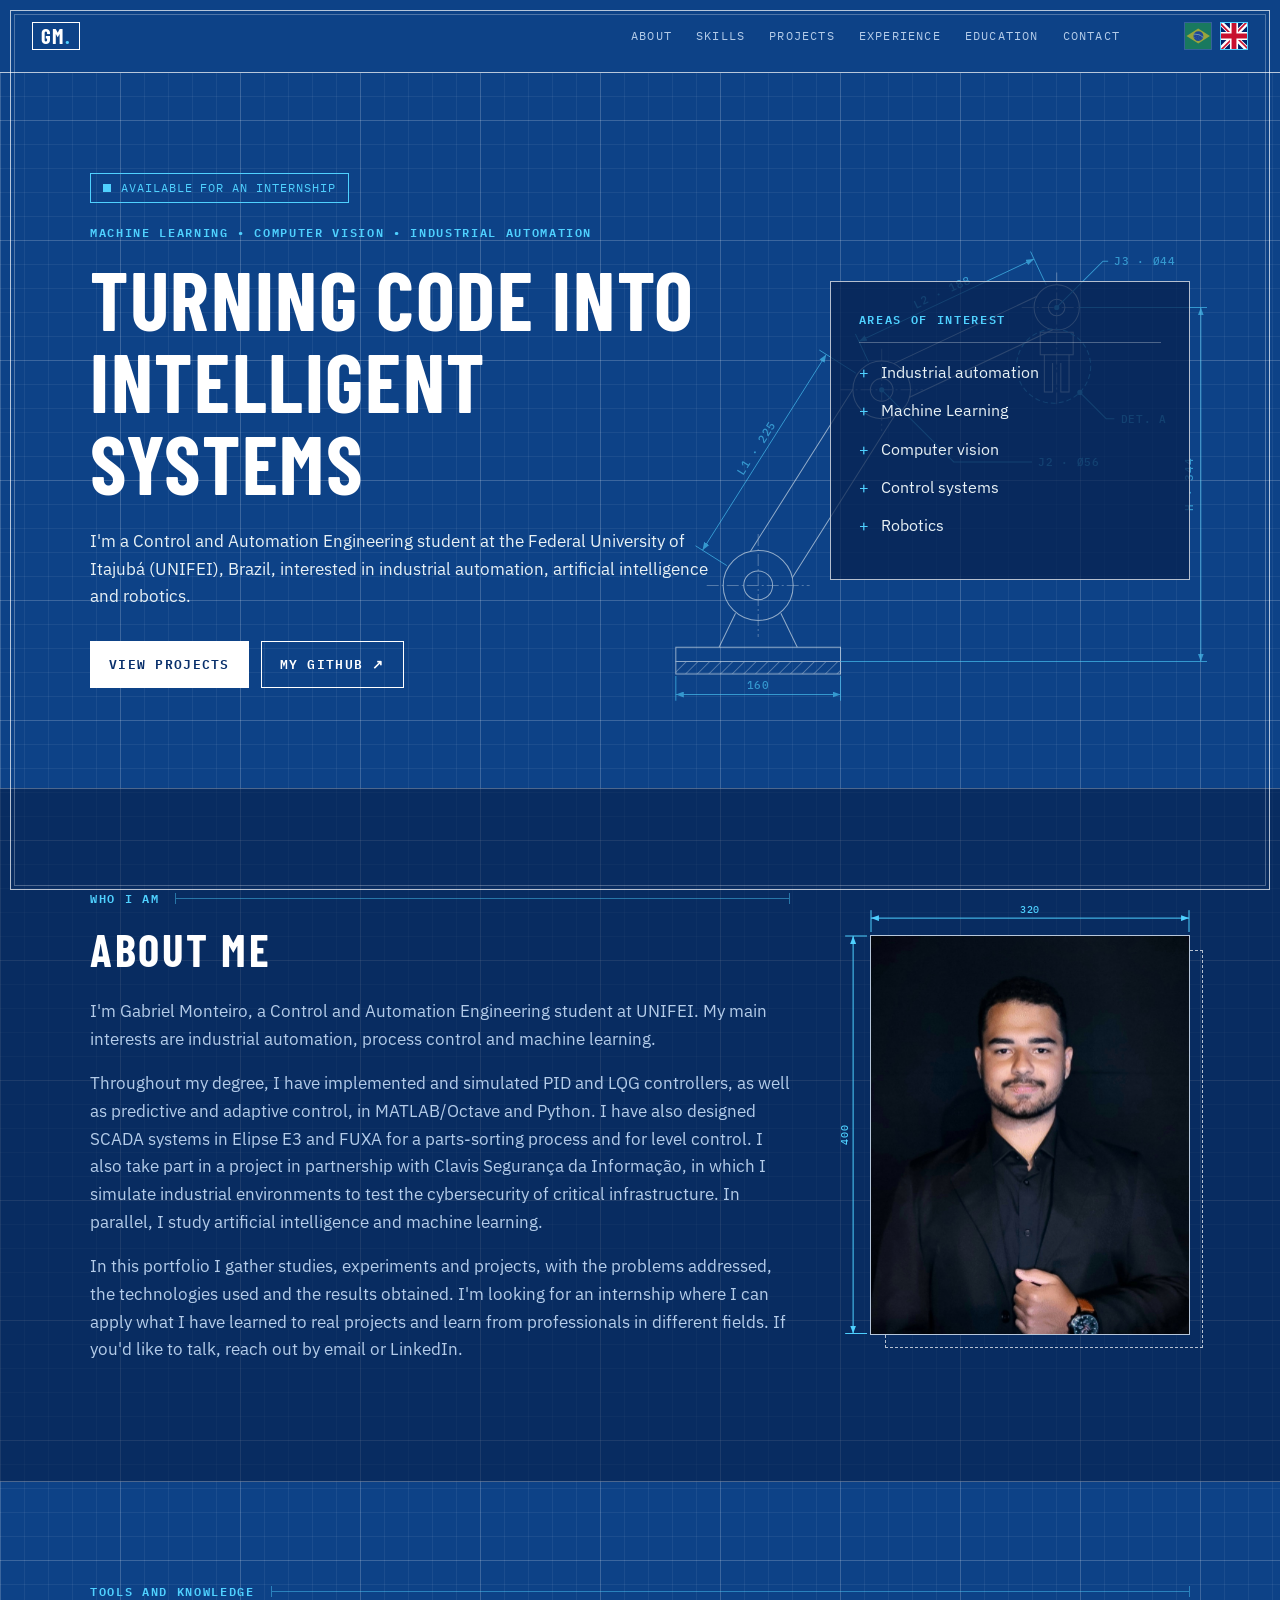
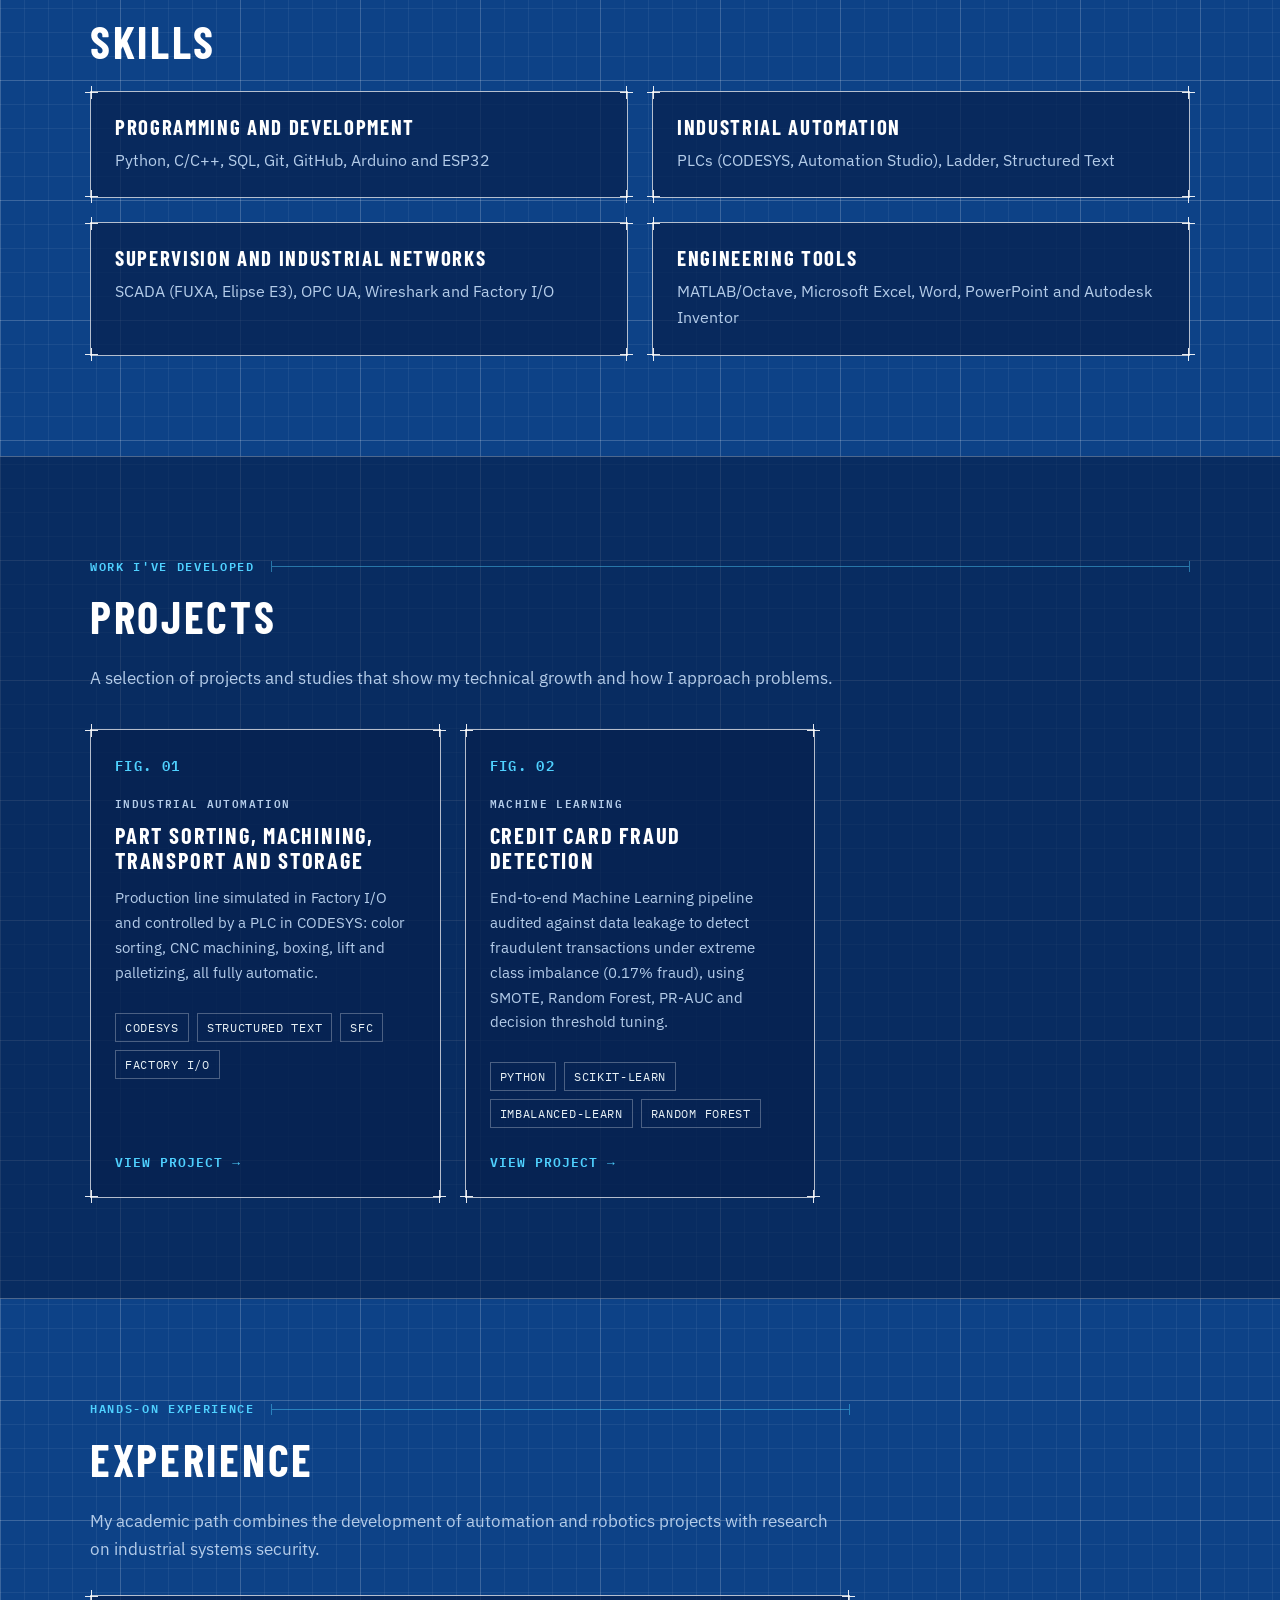
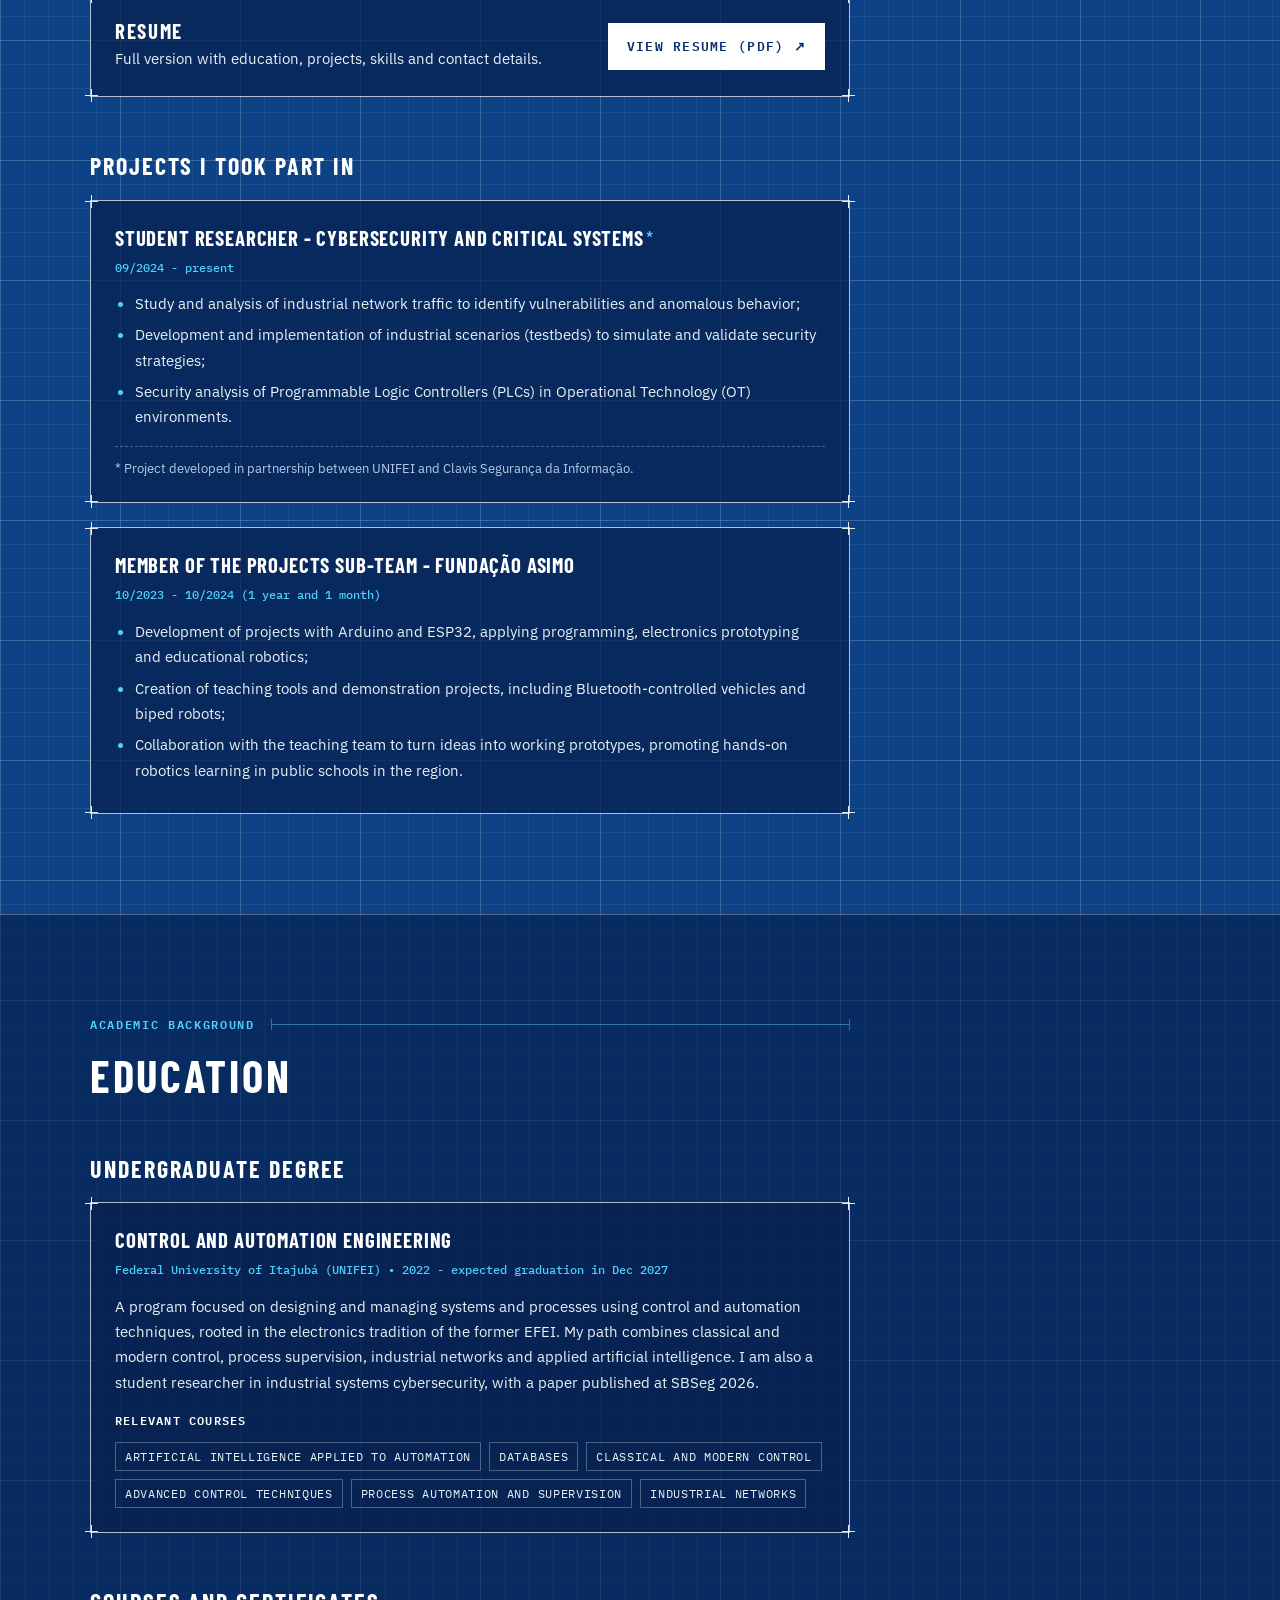
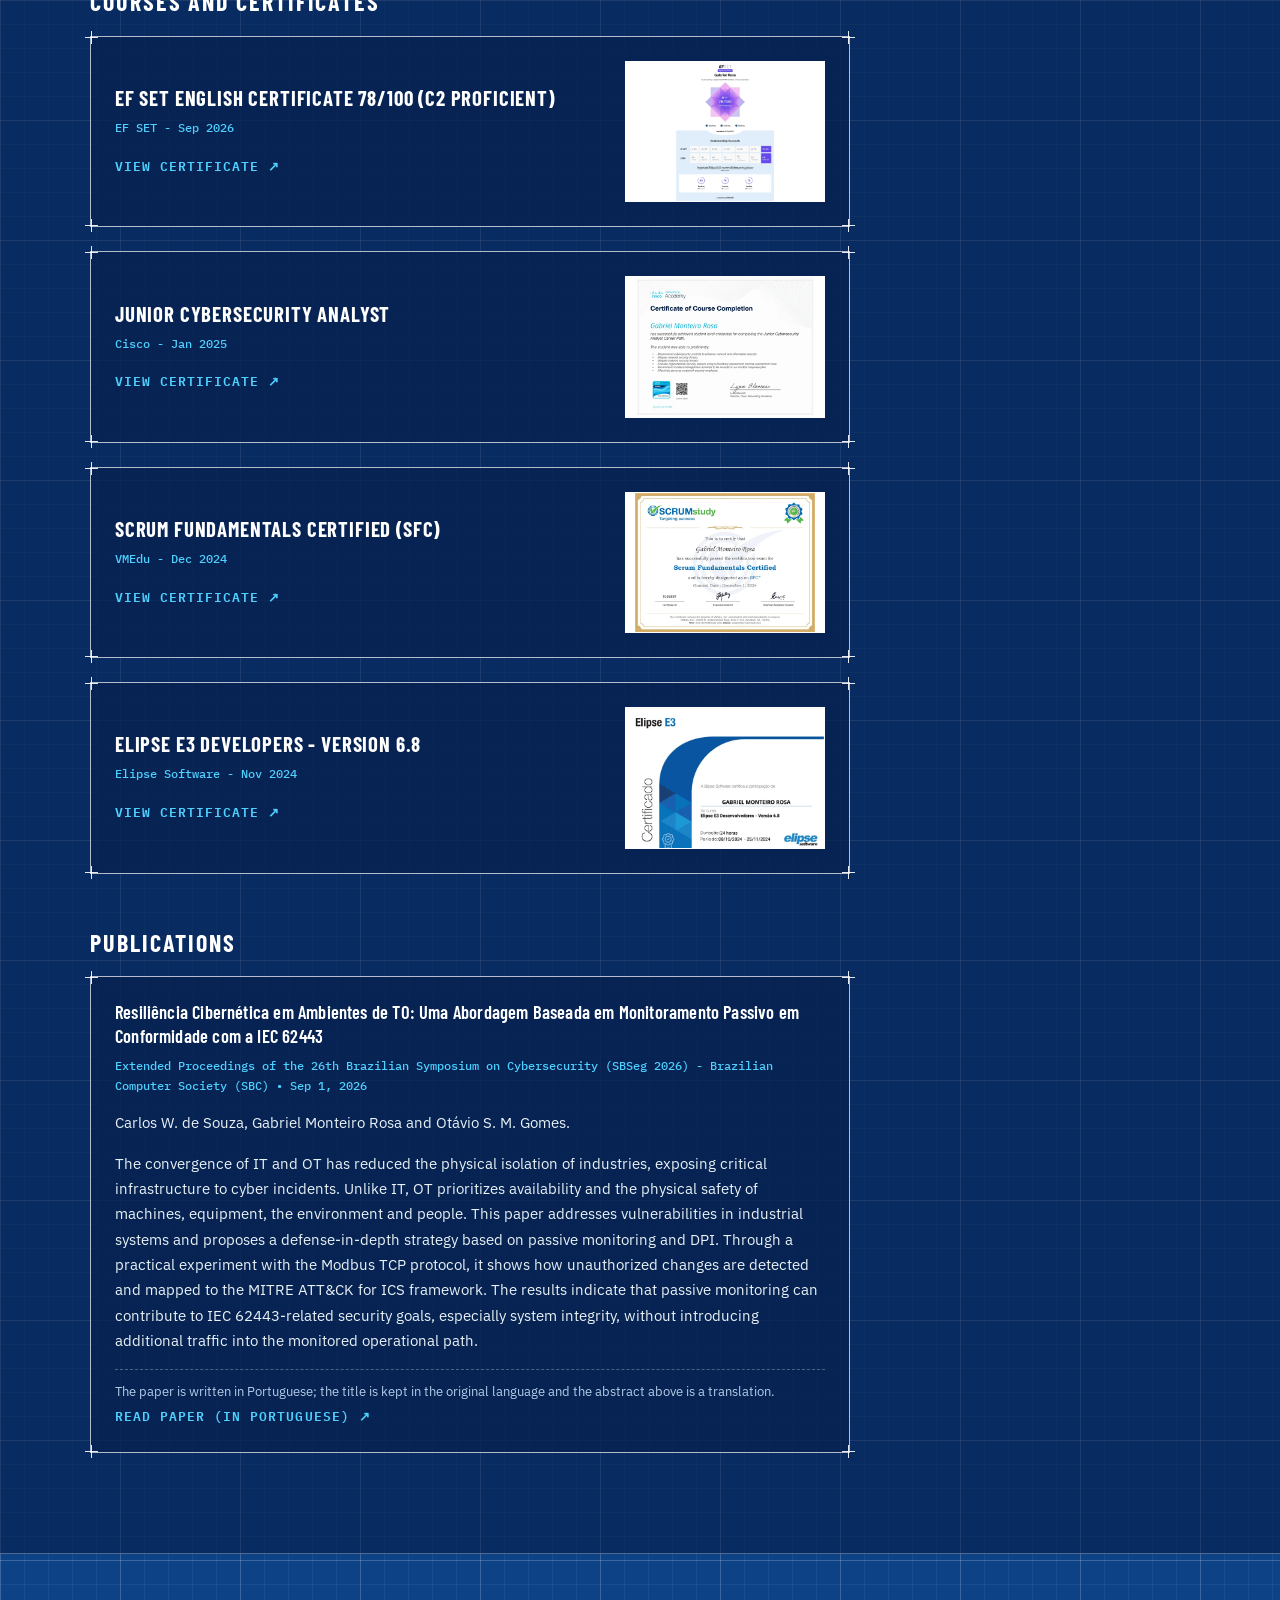
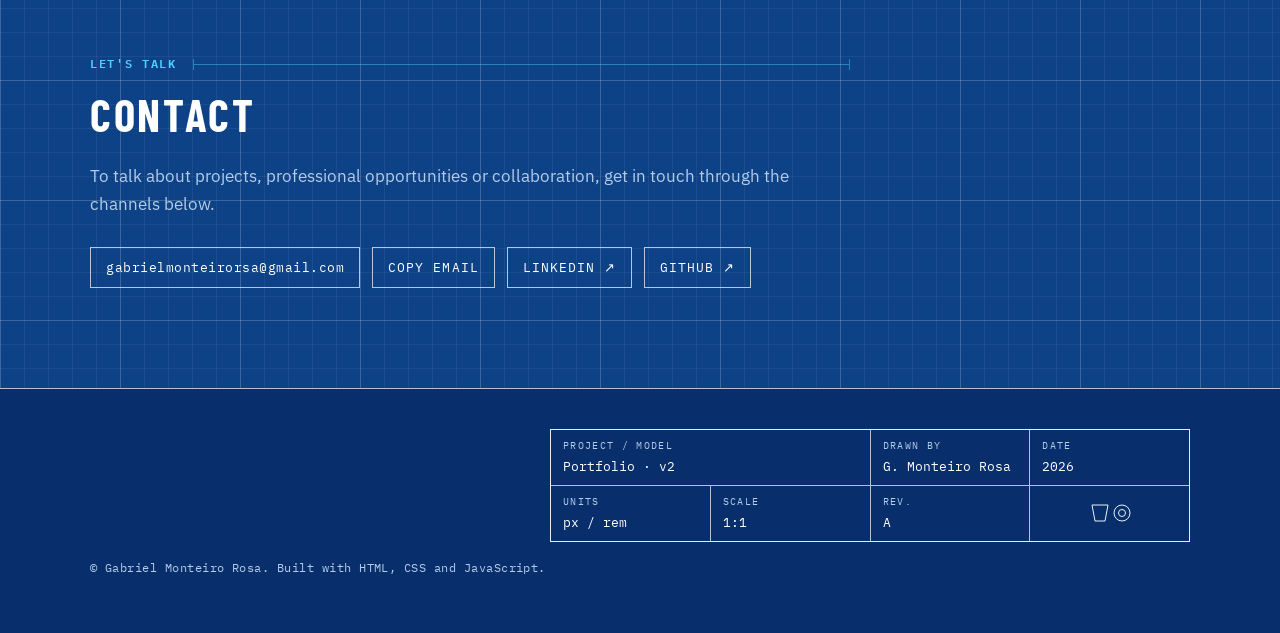
==== commit f874c467: "Add new project page for credit card fraud detection using machine learning" ====
--- a/en/index.html
+++ b/en/index.html
@@ -377,6 +377,32 @@
                         </a>
                     </article>
 
+                    <article class="project-card">
+                        <div class="project-number">02</div>
+
+                        <p class="project-type">MACHINE LEARNING</p>
+
+                        <h3>Credit Card Fraud Detection</h3>
+
+                        <p>
+                            End-to-end Machine Learning pipeline audited against data leakage
+                            to detect fraudulent transactions under extreme class imbalance
+                            (0.17% fraud), using SMOTE, Random Forest, PR-AUC and decision
+                            threshold tuning.
+                        </p>
+
+                        <div class="tag-list">
+                            <span>Python</span>
+                            <span>Scikit-Learn</span>
+                            <span>Imbalanced-Learn</span>
+                            <span>Random Forest</span>
+                        </div>
+
+                        <a class="text-link" href="projects/project-2.html">
+                            View project →
+                        </a>
+                    </article>
+
                 </div>
             </div>
         </section>
@@ -707,6 +733,7 @@
 
                     <button
                         type="button"
+                        aria-live="polite"
                         data-copy-email="gabrielmonteirorsa@gmail.com"
                         data-label-default="Copy email"
                         data-label-copied="Email copied!"
--- a/style.css
+++ b/style.css
@@ -667,9 +667,6 @@
     transition: border-color 0.2s ease;
 }
 
-.cert-preview-vertical { aspect-ratio: 1 / 1.414; }
-
-.cert-preview iframe,
 .cert-preview img { display: block; width: 100%; height: 100%; border: 0; object-fit: contain; pointer-events: none; }
 .cert-preview-link { position: absolute; inset: 0; }
 .cert-preview:hover { border-color: var(--cyan); }
--- a/cards.css
+++ b/cards.css
@@ -149,9 +149,6 @@
     letter-spacing: 0.06em;
 }
 
-.photo-callouts rect { fill: var(--blue-deep); }
-.photo-callouts .dot { fill: var(--cyan); stroke: none; }
-
 @media (max-width: 850px) {
     /* Em uma coluna, o desenho vira marca d'água atrás do texto */
     .hero-art { right: -12vw; width: 96vw; opacity: 0.13; }
